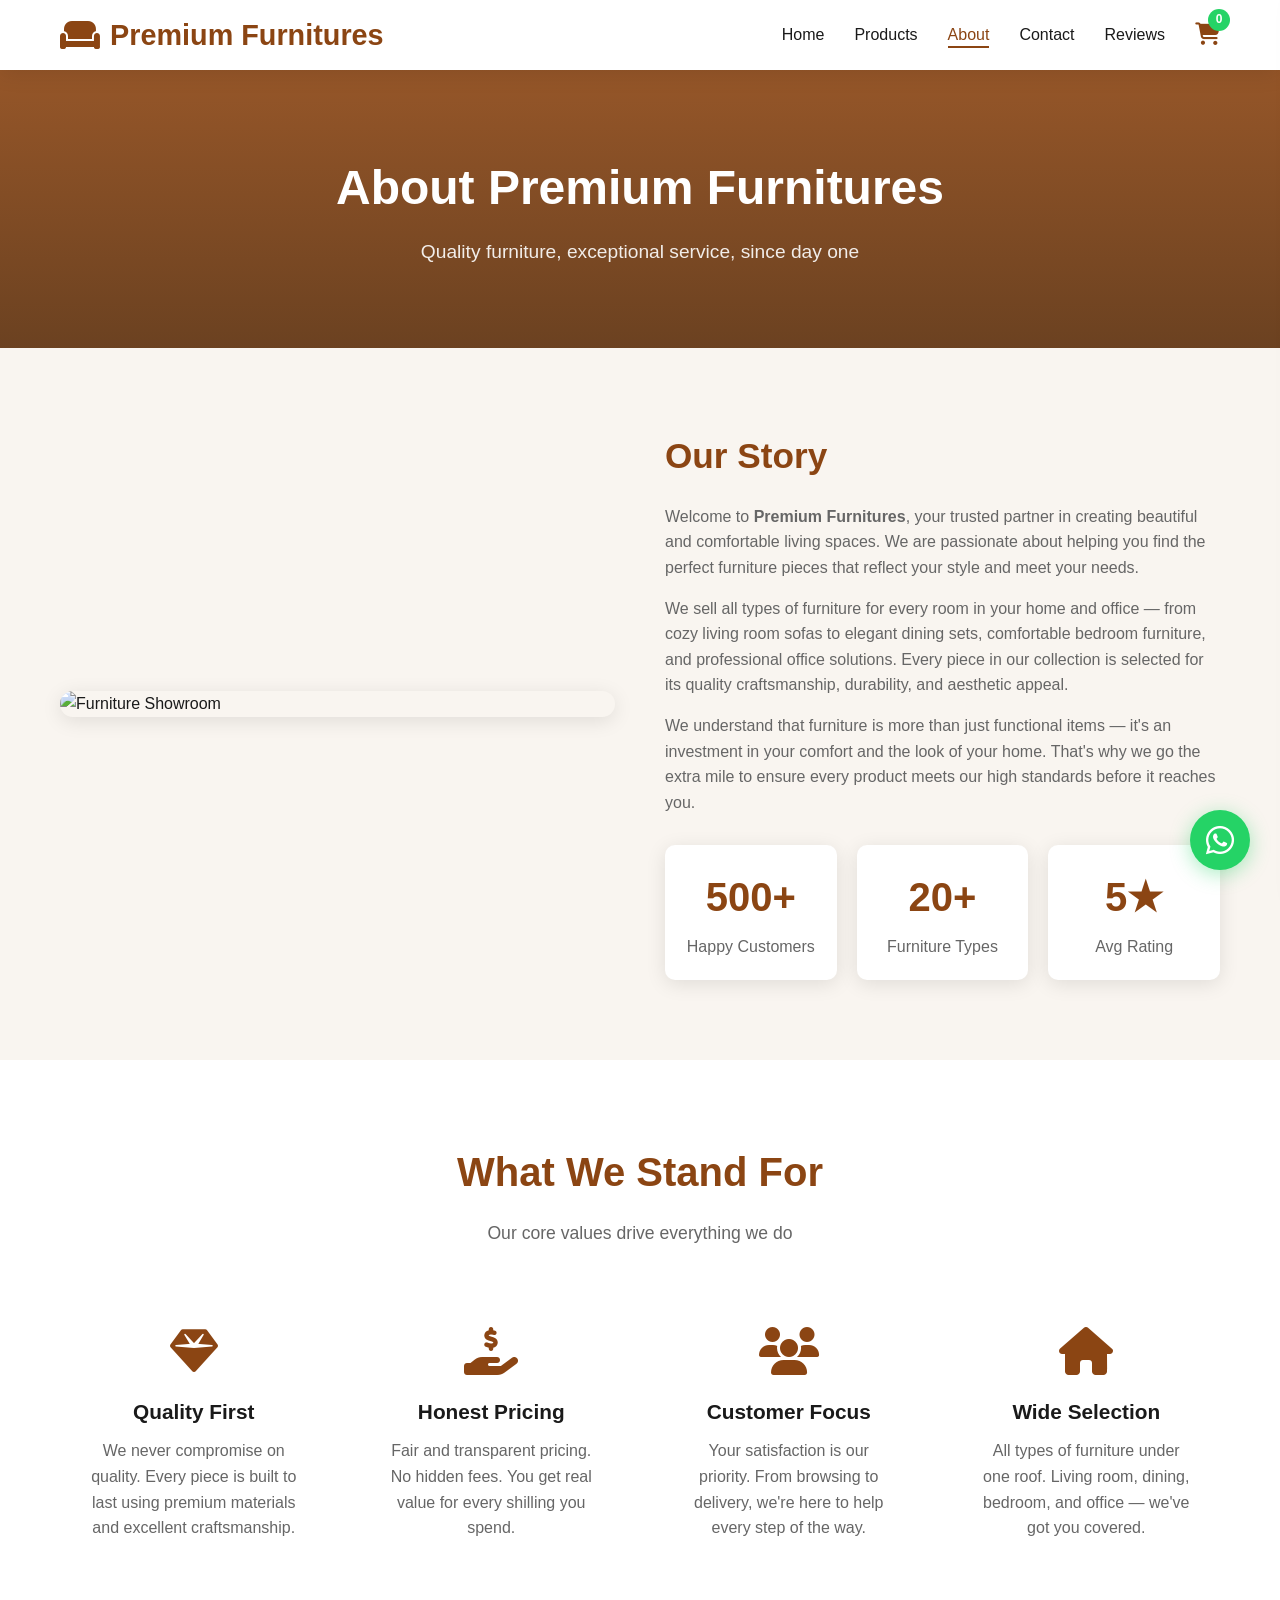
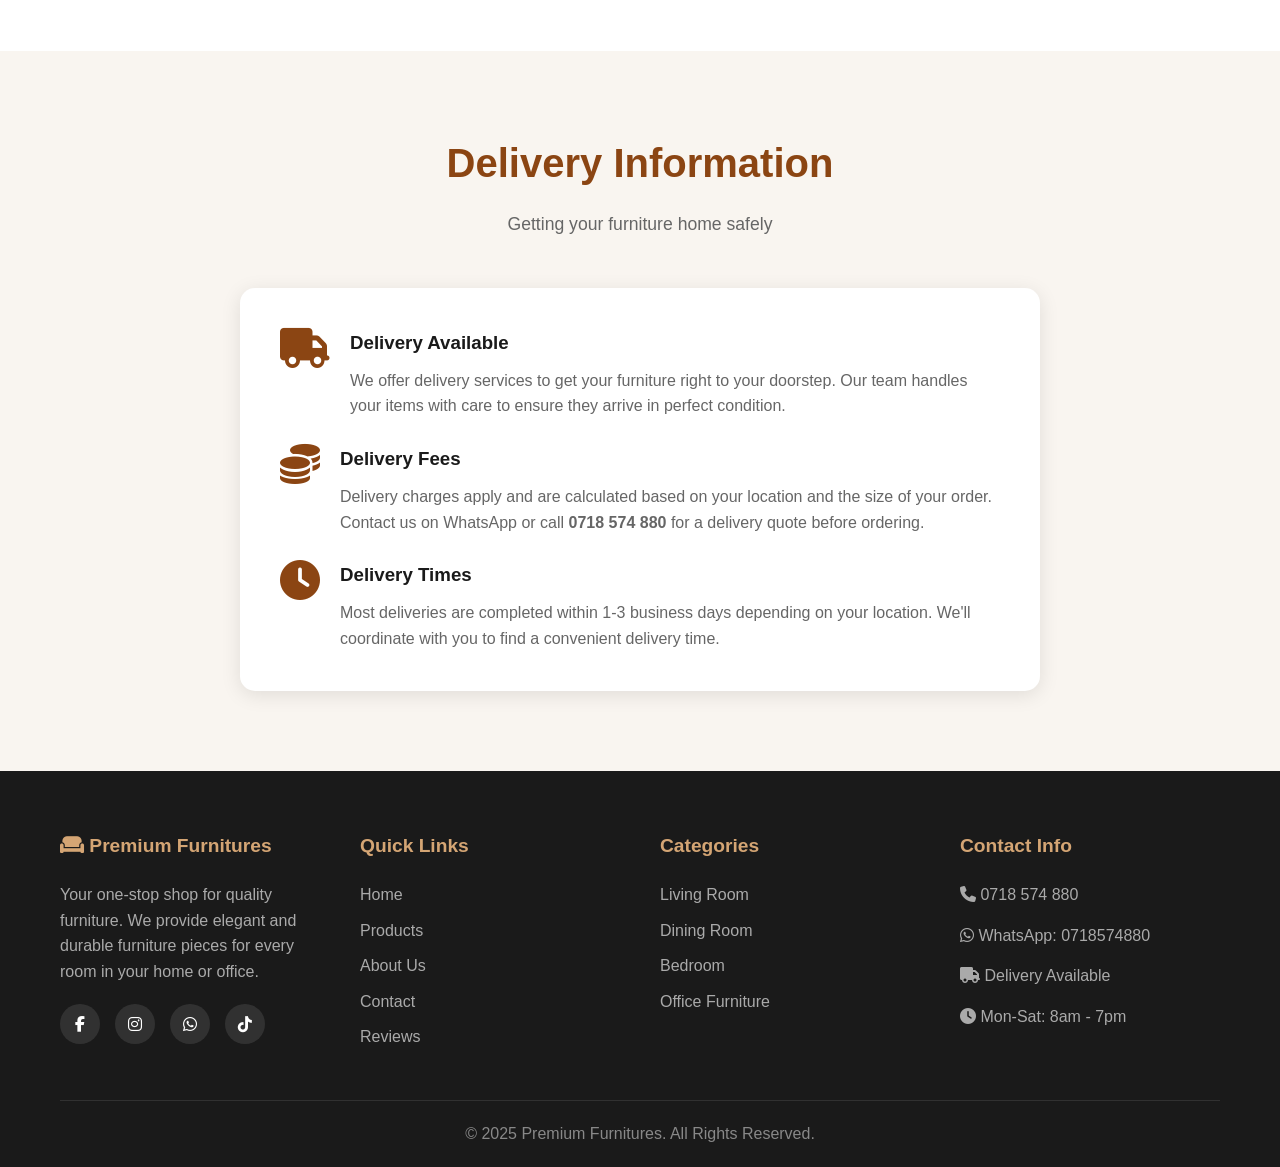
==== about.html @ 904276e6 "feat: build complete Premium Furnitures e-commerce website - 5 pages: Home, Products, About, Contact" ====
<!DOCTYPE html>
<html lang="en">
<head>
    <meta charset="UTF-8">
    <meta name="viewport" content="width=device-width, initial-scale=1.0">
    <title>About Us - Premium Furnitures</title>
    <link rel="stylesheet" href="styles.css">
    <link rel="stylesheet" href="https://cdnjs.cloudflare.com/ajax/libs/font-awesome/6.4.0/css/all.min.css">
</head>
<body>
    <!-- Navigation -->
    <nav class="navbar">
        <div class="nav-container">
            <a href="index.html" class="logo">
                <i class="fas fa-couch"></i>
                Premium Furnitures
            </a>
            <ul class="nav-links" id="navLinks">
                <li><a href="index.html">Home</a></li>
                <li><a href="products.html">Products</a></li>
                <li><a href="about.html" class="active">About</a></li>
                <li><a href="contact.html">Contact</a></li>
                <li><a href="reviews.html">Reviews</a></li>
                <li>
                    <div class="cart-icon" data-cart-toggle>
                        <i class="fas fa-shopping-cart"></i>
                        <span class="cart-count" id="cartCount">0</span>
                    </div>
                </li>
            </ul>
            <div class="mobile-toggle" id="mobileToggle">
                <i class="fas fa-bars"></i>
            </div>
        </div>
    </nav>

    <!-- Page Header -->
    <section class="page-header">
        <div class="container">
            <h1>About Premium Furnitures</h1>
            <p>Quality furniture, exceptional service, since day one</p>
        </div>
    </section>

    <!-- About Content -->
    <section class="section">
        <div class="container">
            <div class="about-content">
                <div class="about-image">
                    <img src="https://images.unsplash.com/photo-1556228453-efd6c1ff04f6?w=700" alt="Furniture Showroom">
                </div>
                <div class="about-text">
                    <h2>Our Story</h2>
                    <p>Welcome to <strong>Premium Furnitures</strong>, your trusted partner in creating beautiful and comfortable living spaces. We are passionate about helping you find the perfect furniture pieces that reflect your style and meet your needs.</p>
                    <p>We sell all types of furniture for every room in your home and office — from cozy living room sofas to elegant dining sets, comfortable bedroom furniture, and professional office solutions. Every piece in our collection is selected for its quality craftsmanship, durability, and aesthetic appeal.</p>
                    <p>We understand that furniture is more than just functional items — it's an investment in your comfort and the look of your home. That's why we go the extra mile to ensure every product meets our high standards before it reaches you.</p>
                    
                    <div class="stats">
                        <div class="stat-item">
                            <div class="stat-number">500+</div>
                            <div class="stat-label">Happy Customers</div>
                        </div>
                        <div class="stat-item">
                            <div class="stat-number">20+</div>
                            <div class="stat-label">Furniture Types</div>
                        </div>
                        <div class="stat-item">
                            <div class="stat-number">5★</div>
                            <div class="stat-label">Avg Rating</div>
                        </div>
                    </div>
                </div>
            </div>
        </div>
    </section>

    <!-- Our Values -->
    <section class="section" style="background: var(--white);">
        <div class="container">
            <div class="section-header">
                <h2>What We Stand For</h2>
                <p>Our core values drive everything we do</p>
            </div>
            <div class="features-grid">
                <div class="feature-card">
                    <i class="fas fa-gem"></i>
                    <h3>Quality First</h3>
                    <p>We never compromise on quality. Every piece is built to last using premium materials and excellent craftsmanship.</p>
                </div>
                <div class="feature-card">
                    <i class="fas fa-hand-holding-usd"></i>
                    <h3>Honest Pricing</h3>
                    <p>Fair and transparent pricing. No hidden fees. You get real value for every shilling you spend.</p>
                </div>
                <div class="feature-card">
                    <i class="fas fa-users"></i>
                    <h3>Customer Focus</h3>
                    <p>Your satisfaction is our priority. From browsing to delivery, we're here to help every step of the way.</p>
                </div>
                <div class="feature-card">
                    <i class="fas fa-home"></i>
                    <h3>Wide Selection</h3>
                    <p>All types of furniture under one roof. Living room, dining, bedroom, and office — we've got you covered.</p>
                </div>
            </div>
        </div>
    </section>

    <!-- Delivery Info -->
    <section class="section">
        <div class="container">
            <div class="section-header">
                <h2>Delivery Information</h2>
                <p>Getting your furniture home safely</p>
            </div>
            <div style="max-width: 800px; margin: 0 auto; background: var(--white); padding: 40px; border-radius: 15px; box-shadow: var(--shadow);">
                <div style="display: flex; gap: 20px; margin-bottom: 25px; align-items: flex-start;">
                    <i class="fas fa-truck" style="font-size: 2.5rem; color: var(--primary);"></i>
                    <div>
                        <h3 style="margin-bottom: 10px;">Delivery Available</h3>
                        <p style="color: var(--gray);">We offer delivery services to get your furniture right to your doorstep. Our team handles your items with care to ensure they arrive in perfect condition.</p>
                    </div>
                </div>
                <div style="display: flex; gap: 20px; margin-bottom: 25px; align-items: flex-start;">
                    <i class="fas fa-coins" style="font-size: 2.5rem; color: var(--primary);"></i>
                    <div>
                        <h3 style="margin-bottom: 10px;">Delivery Fees</h3>
                        <p style="color: var(--gray);">Delivery charges apply and are calculated based on your location and the size of your order. Contact us on WhatsApp or call <strong>0718 574 880</strong> for a delivery quote before ordering.</p>
                    </div>
                </div>
                <div style="display: flex; gap: 20px; align-items: flex-start;">
                    <i class="fas fa-clock" style="font-size: 2.5rem; color: var(--primary);"></i>
                    <div>
                        <h3 style="margin-bottom: 10px;">Delivery Times</h3>
                        <p style="color: var(--gray);">Most deliveries are completed within 1-3 business days depending on your location. We'll coordinate with you to find a convenient delivery time.</p>
                    </div>
                </div>
            </div>
        </div>
    </section>

    <!-- Footer -->
    <footer class="footer">
        <div class="container">
            <div class="footer-grid">
                <div class="footer-col">
                    <h4><i class="fas fa-couch"></i> Premium Furnitures</h4>
                    <p>Your one-stop shop for quality furniture. We provide elegant and durable furniture pieces for every room in your home or office.</p>
                    <div class="footer-social">
                        <a href="#"><i class="fab fa-facebook-f"></i></a>
                        <a href="#"><i class="fab fa-instagram"></i></a>
                        <a href="https://wa.me/254718574880"><i class="fab fa-whatsapp"></i></a>
                        <a href="#"><i class="fab fa-tiktok"></i></a>
                    </div>
                </div>
                <div class="footer-col">
                    <h4>Quick Links</h4>
                    <ul class="footer-links">
                        <li><a href="index.html">Home</a></li>
                        <li><a href="products.html">Products</a></li>
                        <li><a href="about.html">About Us</a></li>
                        <li><a href="contact.html">Contact</a></li>
                        <li><a href="reviews.html">Reviews</a></li>
                    </ul>
                </div>
                <div class="footer-col">
                    <h4>Categories</h4>
                    <ul class="footer-links">
                        <li><a href="products.html">Living Room</a></li>
                        <li><a href="products.html">Dining Room</a></li>
                        <li><a href="products.html">Bedroom</a></li>
                        <li><a href="products.html">Office Furniture</a></li>
                    </ul>
                </div>
                <div class="footer-col">
                    <h4>Contact Info</h4>
                    <p><i class="fas fa-phone"></i> 0718 574 880</p>
                    <p><i class="fab fa-whatsapp"></i> WhatsApp: 0718574880</p>
                    <p><i class="fas fa-truck"></i> Delivery Available</p>
                    <p><i class="fas fa-clock"></i> Mon-Sat: 8am - 7pm</p>
                </div>
            </div>
            <div class="footer-bottom">
                <p>&copy; 2025 Premium Furnitures. All Rights Reserved.</p>
            </div>
        </div>
    </footer>

    <!-- Cart Sidebar -->
    <div class="cart-overlay" id="cartOverlay"></div>
    <div class="cart-sidebar" id="cartSidebar">
        <div class="cart-header">
            <h3><i class="fas fa-shopping-cart"></i> Your Cart</h3>
            <button class="cart-close"><i class="fas fa-times"></i></button>
        </div>
        <div class="cart-items" id="cartItems"></div>
        <div class="cart-footer">
            <div class="cart-total">
                <span>Total:</span>
                <span id="cartTotal">KSh 0</span>
            </div>
            <button class="btn btn-whatsapp" style="width: 100%; justify-content: center;" onclick="checkoutWhatsApp()">
                <i class="fab fa-whatsapp"></i> Order via WhatsApp
            </button>
        </div>
    </div>

    <!-- WhatsApp Float -->
    <a href="https://wa.me/254718574880" target="_blank" class="whatsapp-float">
        <i class="fab fa-whatsapp"></i>
    </a>

    <script src="script.js"></script>
</body>
</html>
---- styles.css ----
/* ===== RESET & BASE STYLES ===== */
* {
    margin: 0;
    padding: 0;
    box-sizing: border-box;
}

:root {
    --primary: #8B4513;
    --primary-dark: #5C2E0A;
    --secondary: #D4A574;
    --accent: #25D366;
    --dark: #1a1a1a;
    --light: #f9f5f0;
    --white: #ffffff;
    --gray: #666;
    --light-gray: #eee;
    --shadow: 0 4px 20px rgba(0,0,0,0.1);
    --shadow-hover: 0 8px 30px rgba(0,0,0,0.15);
    --transition: all 0.3s ease;
}

body {
    font-family: 'Segoe UI', Tahoma, Geneva, Verdana, sans-serif;
    line-height: 1.6;
    color: var(--dark);
    background-color: var(--light);
}

a {
    text-decoration: none;
    color: inherit;
}

img {
    max-width: 100%;
    display: block;
}

.container {
    max-width: 1200px;
    margin: 0 auto;
    padding: 0 20px;
}

/* ===== NAVIGATION ===== */
.navbar {
    background: var(--white);
    box-shadow: var(--shadow);
    position: sticky;
    top: 0;
    z-index: 1000;
}

.nav-container {
    max-width: 1200px;
    margin: 0 auto;
    padding: 0 20px;
    display: flex;
    justify-content: space-between;
    align-items: center;
    height: 70px;
}

.logo {
    font-size: 1.8rem;
    font-weight: bold;
    color: var(--primary);
    display: flex;
    align-items: center;
    gap: 10px;
}

.logo i {
    font-size: 2rem;
}

.nav-links {
    display: flex;
    list-style: none;
    gap: 30px;
    align-items: center;
}

.nav-links a {
    font-weight: 500;
    transition: var(--transition);
    position: relative;
    padding: 5px 0;
}

.nav-links a:hover,
.nav-links a.active {
    color: var(--primary);
}

.nav-links a::after {
    content: '';
    position: absolute;
    bottom: 0;
    left: 0;
    width: 0;
    height: 2px;
    background: var(--primary);
    transition: var(--transition);
}

.nav-links a:hover::after,
.nav-links a.active::after {
    width: 100%;
}

.cart-icon {
    position: relative;
    cursor: pointer;
    font-size: 1.4rem;
    color: var(--primary);
}

.cart-count {
    position: absolute;
    top: -8px;
    right: -10px;
    background: var(--accent);
    color: white;
    border-radius: 50%;
    width: 22px;
    height: 22px;
    display: flex;
    align-items: center;
    justify-content: center;
    font-size: 0.75rem;
    font-weight: bold;
}

.mobile-toggle {
    display: none;
    font-size: 1.5rem;
    cursor: pointer;
    color: var(--primary);
}

/* ===== HERO SECTION ===== */
.hero {
    background: linear-gradient(rgba(0,0,0,0.5), rgba(0,0,0,0.5)), url('https://images.unsplash.com/photo-1555041469-a586c61ea9bc?w=1600') center/cover;
    height: 80vh;
    display: flex;
    align-items: center;
    justify-content: center;
    text-align: center;
    color: var(--white);
}

.hero-content h1 {
    font-size: 3.5rem;
    margin-bottom: 20px;
    animation: fadeInUp 1s ease;
}

.hero-content p {
    font-size: 1.3rem;
    margin-bottom: 30px;
    animation: fadeInUp 1s ease 0.2s both;
}

.hero-buttons {
    display: flex;
    gap: 20px;
    justify-content: center;
    flex-wrap: wrap;
    animation: fadeInUp 1s ease 0.4s both;
}

@keyframes fadeInUp {
    from {
        opacity: 0;
        transform: translateY(30px);
    }
    to {
        opacity: 1;
        transform: translateY(0);
    }
}

.btn {
    padding: 12px 30px;
    border-radius: 50px;
    font-weight: 600;
    cursor: pointer;
    transition: var(--transition);
    border: none;
    font-size: 1rem;
    display: inline-flex;
    align-items: center;
    gap: 8px;
}

.btn-primary {
    background: var(--primary);
    color: var(--white);
}

.btn-primary:hover {
    background: var(--primary-dark);
    transform: translateY(-2px);
}

.btn-whatsapp {
    background: var(--accent);
    color: var(--white);
}

.btn-whatsapp:hover {
    background: #1fb854;
    transform: translateY(-2px);
}

.btn-outline {
    background: transparent;
    border: 2px solid var(--white);
    color: var(--white);
}

.btn-outline:hover {
    background: var(--white);
    color: var(--dark);
}

/* ===== SECTION STYLES ===== */
.section {
    padding: 80px 0;
}

.section-header {
    text-align: center;
    margin-bottom: 50px;
}

.section-header h2 {
    font-size: 2.5rem;
    color: var(--primary);
    margin-bottom: 15px;
}

.section-header p {
    color: var(--gray);
    font-size: 1.1rem;
    max-width: 600px;
    margin: 0 auto;
}

/* ===== FEATURES SECTION ===== */
.features {
    background: var(--white);
}

.features-grid {
    display: grid;
    grid-template-columns: repeat(auto-fit, minmax(250px, 1fr));
    gap: 30px;
}

.feature-card {
    text-align: center;
    padding: 30px;
    border-radius: 15px;
    transition: var(--transition);
}

.feature-card:hover {
    transform: translateY(-10px);
    box-shadow: var(--shadow-hover);
}

.feature-card i {
    font-size: 3rem;
    color: var(--primary);
    margin-bottom: 20px;
}

.feature-card h3 {
    font-size: 1.3rem;
    margin-bottom: 10px;
}

.feature-card p {
    color: var(--gray);
}

/* ===== CATEGORIES ===== */
.categories-grid {
    display: grid;
    grid-template-columns: repeat(auto-fit, minmax(280px, 1fr));
    gap: 25px;
}

.category-card {
    position: relative;
    border-radius: 15px;
    overflow: hidden;
    height: 300px;
    cursor: pointer;
    box-shadow: var(--shadow);
}

.category-card img {
    width: 100%;
    height: 100%;
    object-fit: cover;
    transition: var(--transition);
}

.category-card:hover img {
    transform: scale(1.1);
}

.category-overlay {
    position: absolute;
    bottom: 0;
    left: 0;
    right: 0;
    background: linear-gradient(transparent, rgba(0,0,0,0.8));
    padding: 30px 20px 20px;
    color: var(--white);
}

.category-overlay h3 {
    font-size: 1.5rem;
    margin-bottom: 5px;
}

/* ===== PRODUCTS GRID ===== */
.products-grid {
    display: grid;
    grid-template-columns: repeat(auto-fill, minmax(270px, 1fr));
    gap: 30px;
}

.product-card {
    background: var(--white);
    border-radius: 15px;
    overflow: hidden;
    box-shadow: var(--shadow);
    transition: var(--transition);
}

.product-card:hover {
    transform: translateY(-8px);
    box-shadow: var(--shadow-hover);
}

.product-image {
    height: 220px;
    overflow: hidden;
    position: relative;
}

.product-image img {
    width: 100%;
    height: 100%;
    object-fit: cover;
    transition: var(--transition);
}

.product-card:hover .product-image img {
    transform: scale(1.08);
}

.product-badge {
    position: absolute;
    top: 10px;
    left: 10px;
    background: var(--primary);
    color: white;
    padding: 4px 12px;
    border-radius: 20px;
    font-size: 0.8rem;
    font-weight: 600;
}

.product-info {
    padding: 20px;
}

.product-info h3 {
    font-size: 1.2rem;
    margin-bottom: 8px;
    color: var(--dark);
}

.product-category {
    color: var(--gray);
    font-size: 0.9rem;
    margin-bottom: 10px;
}

.product-price {
    font-size: 1.4rem;
    font-weight: bold;
    color: var(--primary);
    margin-bottom: 15px;
}

.product-actions {
    display: flex;
    gap: 10px;
}

.btn-cart, .btn-order {
    flex: 1;
    padding: 10px;
    border: none;
    border-radius: 8px;
    cursor: pointer;
    font-weight: 600;
    transition: var(--transition);
    display: flex;
    align-items: center;
    justify-content: center;
    gap: 6px;
    font-size: 0.9rem;
}

.btn-cart {
    background: var(--light-gray);
    color: var(--dark);
}

.btn-cart:hover {
    background: var(--primary);
    color: var(--white);
}

.btn-order {
    background: var(--accent);
    color: var(--white);
}

.btn-order:hover {
    background: #1fb854;
}

/* ===== PAGE HEADER ===== */
.page-header {
    background: linear-gradient(rgba(139,69,19,0.9), rgba(92,46,10,0.9)), url('https://images.unsplash.com/photo-1556228453-efd6c1ff04f6?w=1600') center/cover;
    padding: 80px 0;
    text-align: center;
    color: var(--white);
}

.page-header h1 {
    font-size: 3rem;
    margin-bottom: 10px;
}

.page-header p {
    font-size: 1.2rem;
    opacity: 0.9;
}

/* ===== FILTERS ===== */
.filters {
    display: flex;
    justify-content: center;
    gap: 15px;
    margin-bottom: 40px;
    flex-wrap: wrap;
}

.filter-btn {
    padding: 8px 20px;
    border: 2px solid var(--primary);
    background: transparent;
    color: var(--primary);
    border-radius: 30px;
    cursor: pointer;
    font-weight: 500;
    transition: var(--transition);
}

.filter-btn.active,
.filter-btn:hover {
    background: var(--primary);
    color: var(--white);
}

/* ===== ABOUT PAGE ===== */
.about-content {
    display: grid;
    grid-template-columns: 1fr 1fr;
    gap: 50px;
    align-items: center;
}

.about-image img {
    border-radius: 15px;
    box-shadow: var(--shadow);
}

.about-text h2 {
    font-size: 2.2rem;
    color: var(--primary);
    margin-bottom: 20px;
}

.about-text p {
    margin-bottom: 15px;
    color: var(--gray);
}

.stats {
    display: grid;
    grid-template-columns: repeat(3, 1fr);
    gap: 20px;
    margin-top: 30px;
}

.stat-item {
    text-align: center;
    padding: 20px;
    background: var(--white);
    border-radius: 10px;
    box-shadow: var(--shadow);
}

.stat-number {
    font-size: 2.5rem;
    font-weight: bold;
    color: var(--primary);
}

.stat-label {
    color: var(--gray);
    margin-top: 5px;
}

/* ===== CONTACT PAGE ===== */
.contact-grid {
    display: grid;
    grid-template-columns: 1fr 1fr;
    gap: 50px;
}

.contact-info h3,
.contact-form h3 {
    font-size: 1.8rem;
    color: var(--primary);
    margin-bottom: 25px;
}

.contact-item {
    display: flex;
    align-items: flex-start;
    gap: 15px;
    margin-bottom: 25px;
}

.contact-item i {
    font-size: 1.5rem;
    color: var(--primary);
    width: 50px;
    height: 50px;
    background: var(--white);
    border-radius: 50%;
    display: flex;
    align-items: center;
    justify-content: center;
    box-shadow: var(--shadow);
    flex-shrink: 0;
}

.contact-item h4 {
    margin-bottom: 5px;
}

.contact-item p {
    color: var(--gray);
}

.form-group {
    margin-bottom: 20px;
}

.form-group label {
    display: block;
    margin-bottom: 8px;
    font-weight: 500;
}

.form-group input,
.form-group textarea {
    width: 100%;
    padding: 12px 15px;
    border: 2px solid var(--light-gray);
    border-radius: 10px;
    font-size: 1rem;
    transition: var(--transition);
    font-family: inherit;
}

.form-group input:focus,
.form-group textarea:focus {
    outline: none;
    border-color: var(--primary);
}

.form-group textarea {
    height: 150px;
    resize: vertical;
}

/* ===== REVIEWS PAGE ===== */
.reviews-summary {
    text-align: center;
    background: var(--white);
    padding: 40px;
    border-radius: 15px;
    margin-bottom: 40px;
    box-shadow: var(--shadow);
}

.average-rating {
    font-size: 4rem;
    font-weight: bold;
    color: var(--primary);
}

.stars {
    color: #FFD700;
    font-size: 1.5rem;
    margin: 10px 0;
}

.reviews-count {
    color: var(--gray);
}

.reviews-grid {
    display: grid;
    grid-template-columns: repeat(auto-fill, minmax(350px, 1fr));
    gap: 25px;
}

.review-card {
    background: var(--white);
    padding: 25px;
    border-radius: 15px;
    box-shadow: var(--shadow);
    transition: var(--transition);
}

.review-card:hover {
    transform: translateY(-5px);
    box-shadow: var(--shadow-hover);
}

.review-header {
    display: flex;
    align-items: center;
    gap: 15px;
    margin-bottom: 15px;
}

.review-avatar {
    width: 50px;
    height: 50px;
    border-radius: 50%;
    background: var(--primary);
    color: white;
    display: flex;
    align-items: center;
    justify-content: center;
    font-weight: bold;
    font-size: 1.2rem;
}

.review-name {
    font-weight: 600;
}

.review-date {
    color: var(--gray);
    font-size: 0.9rem;
}

.review-stars {
    color: #FFD700;
    margin-bottom: 10px;
}

.review-text {
    color: #444;
    line-height: 1.7;
}

.review-product {
    display: inline-block;
    background: var(--light);
    padding: 4px 12px;
    border-radius: 15px;
    font-size: 0.85rem;
    color: var(--primary);
    margin-top: 10px;
}

/* ===== CART SIDEBAR ===== */
.cart-sidebar {
    position: fixed;
    top: 0;
    right: -400px;
    width: 380px;
    max-width: 100%;
    height: 100vh;
    background: var(--white);
    box-shadow: -5px 0 20px rgba(0,0,0,0.1);
    z-index: 2000;
    transition: var(--transition);
    display: flex;
    flex-direction: column;
}

.cart-sidebar.open {
    right: 0;
}

.cart-overlay {
    position: fixed;
    top: 0;
    left: 0;
    width: 100%;
    height: 100%;
    background: rgba(0,0,0,0.5);
    z-index: 1999;
    opacity: 0;
    visibility: hidden;
    transition: var(--transition);
}

.cart-overlay.open {
    opacity: 1;
    visibility: visible;
}

.cart-header {
    padding: 20px;
    border-bottom: 1px solid var(--light-gray);
    display: flex;
    justify-content: space-between;
    align-items: center;
}

.cart-header h3 {
    font-size: 1.3rem;
    color: var(--primary);
}

.cart-close {
    background: none;
    border: none;
    font-size: 1.5rem;
    cursor: pointer;
    color: var(--gray);
}

.cart-items {
    flex: 1;
    overflow-y: auto;
    padding: 20px;
}

.cart-item {
    display: flex;
    gap: 15px;
    padding: 15px 0;
    border-bottom: 1px solid var(--light-gray);
}

.cart-item-image {
    width: 80px;
    height: 80px;
    border-radius: 10px;
    object-fit: cover;
}

.cart-item-info {
    flex: 1;
}

.cart-item-name {
    font-weight: 600;
    margin-bottom: 5px;
}

.cart-item-price {
    color: var(--primary);
    font-weight: bold;
}

.cart-item-quantity {
    display: flex;
    align-items: center;
    gap: 10px;
    margin-top: 8px;
}

.qty-btn {
    width: 28px;
    height: 28px;
    border: 1px solid var(--light-gray);
    background: white;
    border-radius: 50%;
    cursor: pointer;
    display: flex;
    align-items: center;
    justify-content: center;
}

.qty-btn:hover {
    background: var(--primary);
    color: white;
}

.cart-item-remove {
    background: none;
    border: none;
    color: #e74c3c;
    cursor: pointer;
    font-size: 1.2rem;
}

.cart-footer {
    padding: 20px;
    border-top: 1px solid var(--light-gray);
}

.cart-total {
    display: flex;
    justify-content: space-between;
    font-size: 1.3rem;
    font-weight: bold;
    margin-bottom: 15px;
}

.cart-empty {
    text-align: center;
    padding: 40px 20px;
    color: var(--gray);
}

.cart-empty i {
    font-size: 4rem;
    margin-bottom: 20px;
    opacity: 0.3;
}

/* ===== FOOTER ===== */
.footer {
    background: var(--dark);
    color: var(--white);
    padding: 60px 0 20px;
}

.footer-grid {
    display: grid;
    grid-template-columns: repeat(auto-fit, minmax(250px, 1fr));
    gap: 40px;
    margin-bottom: 40px;
}

.footer-col h4 {
    font-size: 1.2rem;
    margin-bottom: 20px;
    color: var(--secondary);
}

.footer-col p {
    color: #aaa;
    margin-bottom: 15px;
}

.footer-links {
    list-style: none;
}

.footer-links li {
    margin-bottom: 10px;
}

.footer-links a {
    color: #aaa;
    transition: var(--transition);
}

.footer-links a:hover {
    color: var(--secondary);
    padding-left: 5px;
}

.footer-social {
    display: flex;
    gap: 15px;
    margin-top: 20px;
}

.footer-social a {
    width: 40px;
    height: 40px;
    background: rgba(255,255,255,0.1);
    border-radius: 50%;
    display: flex;
    align-items: center;
    justify-content: center;
    transition: var(--transition);
}

.footer-social a:hover {
    background: var(--primary);
    transform: translateY(-3px);
}

.footer-bottom {
    text-align: center;
    padding-top: 20px;
    border-top: 1px solid rgba(255,255,255,0.1);
    color: #888;
}

/* ===== WHATSAPP FLOAT BUTTON ===== */
.whatsapp-float {
    position: fixed;
    bottom: 30px;
    right: 30px;
    width: 60px;
    height: 60px;
    background: var(--accent);
    color: white;
    border-radius: 50%;
    display: flex;
    align-items: center;
    justify-content: center;
    font-size: 2rem;
    box-shadow: 0 4px 20px rgba(37,211,102,0.4);
    z-index: 999;
    transition: var(--transition);
    animation: pulse 2s infinite;
}

.whatsapp-float:hover {
    transform: scale(1.1);
}

@keyframes pulse {
    0% { box-shadow: 0 0 0 0 rgba(37,211,102,0.7); }
    70% { box-shadow: 0 0 0 15px rgba(37,211,102,0); }
    100% { box-shadow: 0 0 0 0 rgba(37,211,102,0); }
}

/* ===== TOAST NOTIFICATION ===== */
.toast {
    position: fixed;
    bottom: 100px;
    left: 50%;
    transform: translateX(-50%) translateY(100px);
    background: var(--dark);
    color: white;
    padding: 15px 25px;
    border-radius: 10px;
    z-index: 3000;
    opacity: 0;
    transition: var(--transition);
    display: flex;
    align-items: center;
    gap: 10px;
}

.toast.show {
    opacity: 1;
    transform: translateX(-50%) translateY(0);
}

/* ===== HIGH-CONVERSION ELEMENTS ===== */

/* Announcement Bar */
.announcement-bar {
    background: linear-gradient(90deg, var(--primary-dark), var(--primary), var(--primary-dark));
    color: var(--white);
    text-align: center;
    padding: 10px 20px;
    font-weight: 500;
    font-size: 0.95rem;
}

.announcement-bar i {
    margin-right: 8px;
    animation: ring 2s infinite;
}

@keyframes ring {
    0%, 100% { transform: rotate(0); }
    10%, 30% { transform: rotate(-15deg); }
    20%, 40% { transform: rotate(15deg); }
    50% { transform: rotate(0); }
}

/* Urgency/Hero Extras */
.hero-trust {
    display: flex;
    gap: 25px;
    justify-content: center;
    flex-wrap: wrap;
    margin-top: 25px;
    font-size: 0.95rem;
    opacity: 0.95;
    animation: fadeInUp 1s ease 0.6s both;
}

.hero-trust span {
    display: flex;
    align-items: center;
    gap: 8px;
}

.hero-trust i {
    color: var(--accent);
}

/* Trust Badges Strip */
.trust-strip {
    background: var(--white);
    padding: 25px 0;
    border-bottom: 1px solid var(--light-gray);
}

.trust-strip-grid {
    display: grid;
    grid-template-columns: repeat(auto-fit, minmax(200px, 1fr));
    gap: 20px;
    text-align: center;
}

.trust-item {
    display: flex;
    flex-direction: column;
    align-items: center;
    gap: 8px;
}

.trust-item i {
    font-size: 2rem;
    color: var(--primary);
}

.trust-item strong {
    font-size: 0.95rem;
}

.trust-item span {
    font-size: 0.85rem;
    color: var(--gray);
}

/* Offer Banner */
.offer-banner {
    background: linear-gradient(135deg, #ff6b35, #f7931e);
    color: white;
    padding: 20px;
    border-radius: 15px;
    display: flex;
    justify-content: space-between;
    align-items: center;
    flex-wrap: wrap;
    gap: 20px;
    margin-bottom: 40px;
    box-shadow: var(--shadow);
}

.offer-banner-text h3 {
    font-size: 1.4rem;
    margin-bottom: 5px;
}

.offer-banner-text p {
    opacity: 0.95;
}

.countdown {
    display: flex;
    gap: 12px;
}

.countdown-box {
    background: rgba(255,255,255,0.2);
    padding: 10px 15px;
    border-radius: 10px;
    text-align: center;
    min-width: 60px;
    backdrop-filter: blur(10px);
}

.countdown-num {
    font-size: 1.5rem;
    font-weight: bold;
    display: block;
}

.countdown-label {
    font-size: 0.7rem;
    opacity: 0.9;
}

/* Products + Slideshow Layout */
.products-with-slideshow {
    display: grid;
    grid-template-columns: 1fr 340px;
    gap: 30px;
    align-items: start;
}

.mini-products-grid {
    display: grid;
    grid-template-columns: repeat(auto-fill, minmax(220px, 1fr));
    gap: 20px;
}

.mini-products-grid .product-card .product-image {
    height: 180px;
}

.mini-products-grid .product-card .product-info {
    padding: 15px;
}

.mini-products-grid .product-info h3 {
    font-size: 1.05rem;
}

.mini-products-grid .product-price {
    font-size: 1.2rem;
}

/* Slideshow Panel */
.slideshow-panel {
    background: var(--white);
    border-radius: 15px;
    box-shadow: var(--shadow);
    overflow: hidden;
    position: sticky;
    top: 90px;
}

.slideshow-header {
    background: linear-gradient(135deg, var(--primary), var(--primary-dark));
    color: white;
    padding: 15px 20px;
    display: flex;
    justify-content: space-between;
    align-items: center;
}

.slideshow-header h3 {
    font-size: 1.1rem;
    display: flex;
    align-items: center;
    gap: 8px;
}

.slideshow-badge {
    background: #ff4444;
    color: white;
    padding: 3px 10px;
    border-radius: 20px;
    font-size: 0.75rem;
    font-weight: bold;
    animation: pulse2 1.5s infinite;
}

@keyframes pulse2 {
    0%, 100% { opacity: 1; }
    50% { opacity: 0.6; }
}

.slideshow-container {
    position: relative;
    height: 320px;
    overflow: hidden;
}

.slide {
    position: absolute;
    top: 0;
    left: 0;
    width: 100%;
    height: 100%;
    opacity: 0;
    transition: opacity 0.6s ease;
    display: flex;
    flex-direction: column;
}

.slide.active {
    opacity: 1;
}

.slide-img {
    width: 100%;
    height: 200px;
    object-fit: cover;
}

.slide-info {
    padding: 15px;
    flex: 1;
}

.slide-name {
    font-weight: 600;
    font-size: 1rem;
    margin-bottom: 5px;
}

.slide-price {
    color: var(--primary);
    font-weight: bold;
    font-size: 1.15rem;
}

.slide-old-price {
    text-decoration: line-through;
    color: var(--gray);
    font-size: 0.85rem;
    font-weight: normal;
    margin-left: 8px;
}

.slide-dots {
    position: absolute;
    bottom: 80px;
    left: 50%;
    transform: translateX(-50%);
    display: flex;
    gap: 6px;
    z-index: 2;
}

.slide-dot {
    width: 8px;
    height: 8px;
    border-radius: 50%;
    background: rgba(255,255,255,0.5);
    cursor: pointer;
    transition: var(--transition);
}

.slide-dot.active {
    background: white;
    width: 24px;
    border-radius: 4px;
}

.slideshow-actions {
    padding: 0 15px 15px;
    display: flex;
    gap: 8px;
}

.slideshow-actions .btn {
    font-size: 0.85rem;
    padding: 10px;
    flex: 1;
}

.slideshow-progress {
    height: 3px;
    background: var(--light-gray);
    position: relative;
}

.slideshow-progress-bar {
    height: 100%;
    background: var(--primary);
    width: 0%;
    transition: width 0.1s linear;
}

/* Mini Testimonials */
.mini-testimonials {
    background: var(--white);
}

.mini-testis-grid {
    display: grid;
    grid-template-columns: repeat(auto-fit, minmax(280px, 1fr));
    gap: 25px;
}

.mini-testi {
    background: var(--light);
    padding: 25px;
    border-radius: 15px;
    position: relative;
}

.mini-testi-quote {
    font-size: 2.5rem;
    color: var(--secondary);
    position: absolute;
    top: 10px;
    left: 15px;
    opacity: 0.5;
    font-family: Georgia, serif;
    line-height: 1;
}

.mini-testi p {
    color: #444;
    font-style: italic;
    margin-bottom: 15px;
    padding-top: 20px;
}

.mini-testi-author {
    display: flex;
    align-items: center;
    gap: 12px;
}

.mini-testi-avatar {
    width: 40px;
    height: 40px;
    border-radius: 50%;
    background: var(--primary);
    color: white;
    display: flex;
    align-items: center;
    justify-content: center;
    font-weight: bold;
}

.mini-testi-name {
    font-weight: 600;
    font-size: 0.9rem;
}

.mini-testi-stars {
    color: #FFD700;
    font-size: 0.85rem;
}

/* Urgency Strip */
.urgency-strip {
    background: #fff8f0;
    border: 2px dashed var(--primary);
    border-radius: 15px;
    padding: 20px 30px;
    text-align: center;
    margin: 40px 0;
}

.urgency-strip i {
    color: #e74c3c;
    font-size: 1.5rem;
    margin-right: 10px;
}

.urgency-strip strong {
    color: var(--primary-dark);
    font-size: 1.1rem;
}

/* Guarantees Row */
.guarantees-row {
    display: grid;
    grid-template-columns: repeat(auto-fit, minmax(220px, 1fr));
    gap: 20px;
    margin-top: 40px;
}

.guarantee-item {
    display: flex;
    align-items: center;
    gap: 15px;
    padding: 20px;
    background: var(--white);
    border-radius: 12px;
    box-shadow: var(--shadow);
}

.guarantee-item i {
    font-size: 2rem;
    color: var(--primary);
    flex-shrink: 0;
}

.guarantee-item strong {
    display: block;
    margin-bottom: 3px;
}

.guarantee-item span {
    font-size: 0.85rem;
    color: var(--gray);
}

/* ===== RESPONSIVE ===== */
@media (max-width: 992px) {
    .products-with-slideshow {
        grid-template-columns: 1fr;
    }
    .slideshow-panel {
        position: static;
    }
    .slideshow-container {
        height: 400px;
    }
    .slide-img {
        height: 260px;
    }
}

@media (max-width: 768px) {
    .mobile-toggle {
        display: block;
    }

    .nav-links {
        position: fixed;
        top: 70px;
        left: 0;
        width: 100%;
        background: var(--white);
        flex-direction: column;
        padding: 20px;
        gap: 15px;
        box-shadow: var(--shadow);
        transform: translateY(-150%);
        transition: var(--transition);
    }

    .nav-links.open {
        transform: translateY(0);
    }

    .hero-content h1 {
        font-size: 2.2rem;
    }

    .hero-content p {
        font-size: 1rem;
    }

    .about-content,
    .contact-grid {
        grid-template-columns: 1fr;
    }

    .section-header h2 {
        font-size: 1.8rem;
    }

    .reviews-grid {
        grid-template-columns: 1fr;
    }

    .page-header h1 {
        font-size: 2rem;
    }

    .cart-sidebar {
        width: 100%;
        right: -100%;
    }

    .hero-trust {
        gap: 12px;
        font-size: 0.85rem;
    }

    .countdown-box {
        padding: 8px 10px;
        min-width: 50px;
    }

    .countdown-num {
        font-size: 1.2rem;
    }

    .offer-banner {
        justify-content: center;
        text-align: center;
    }

    .hero-content h1 {
        font-size: 2rem;
    }
}
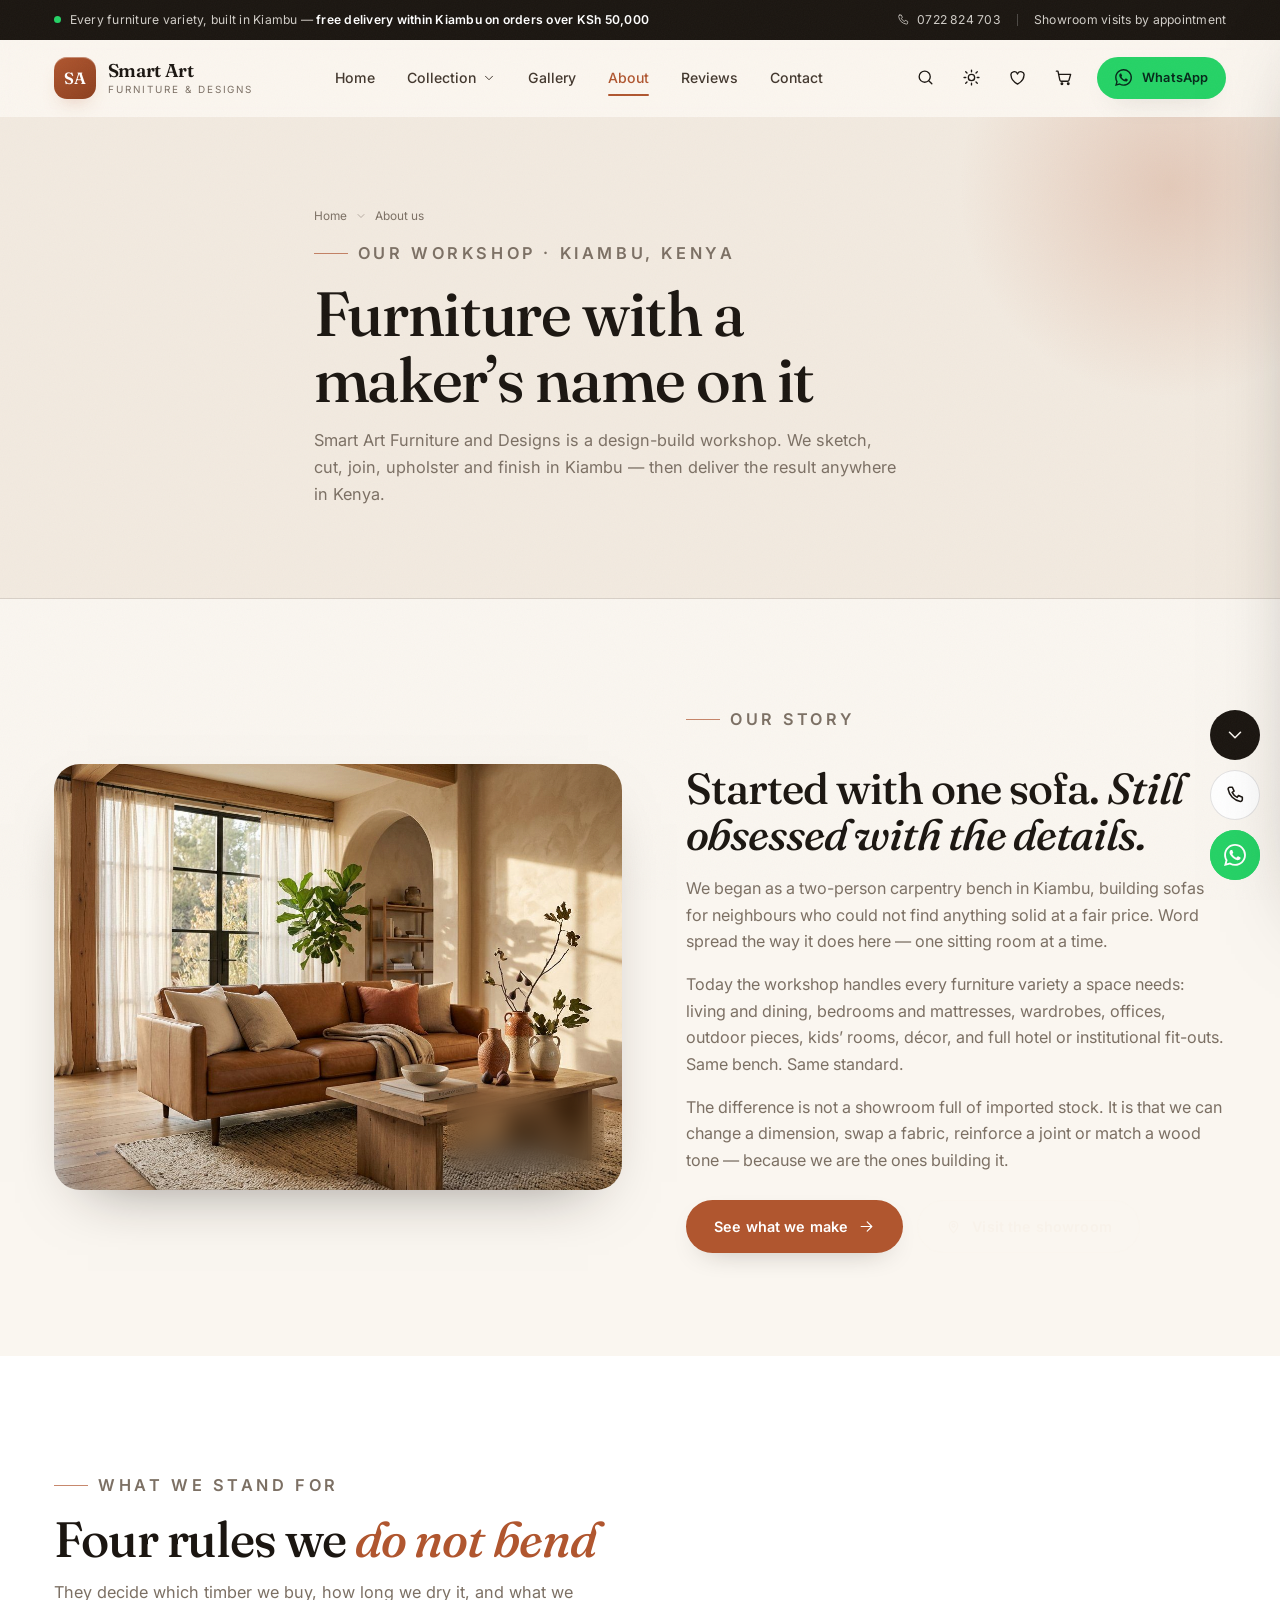
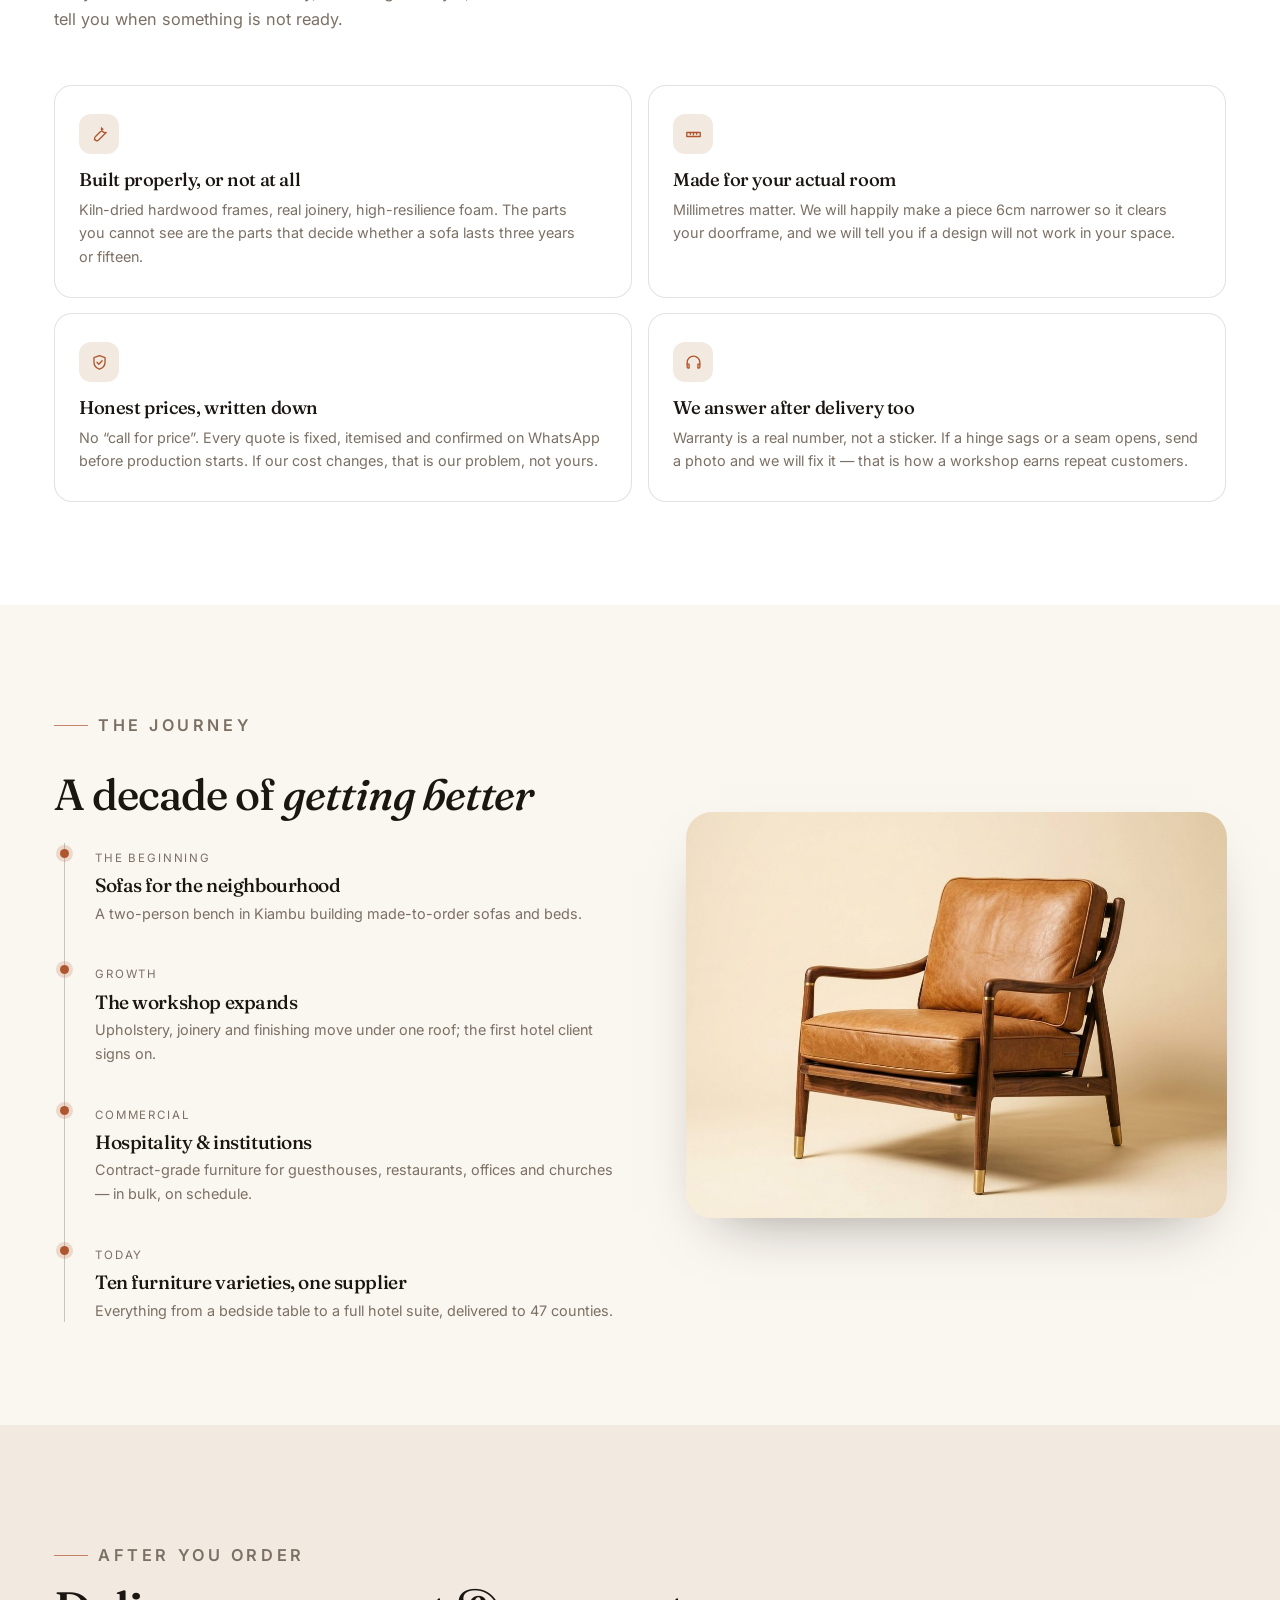
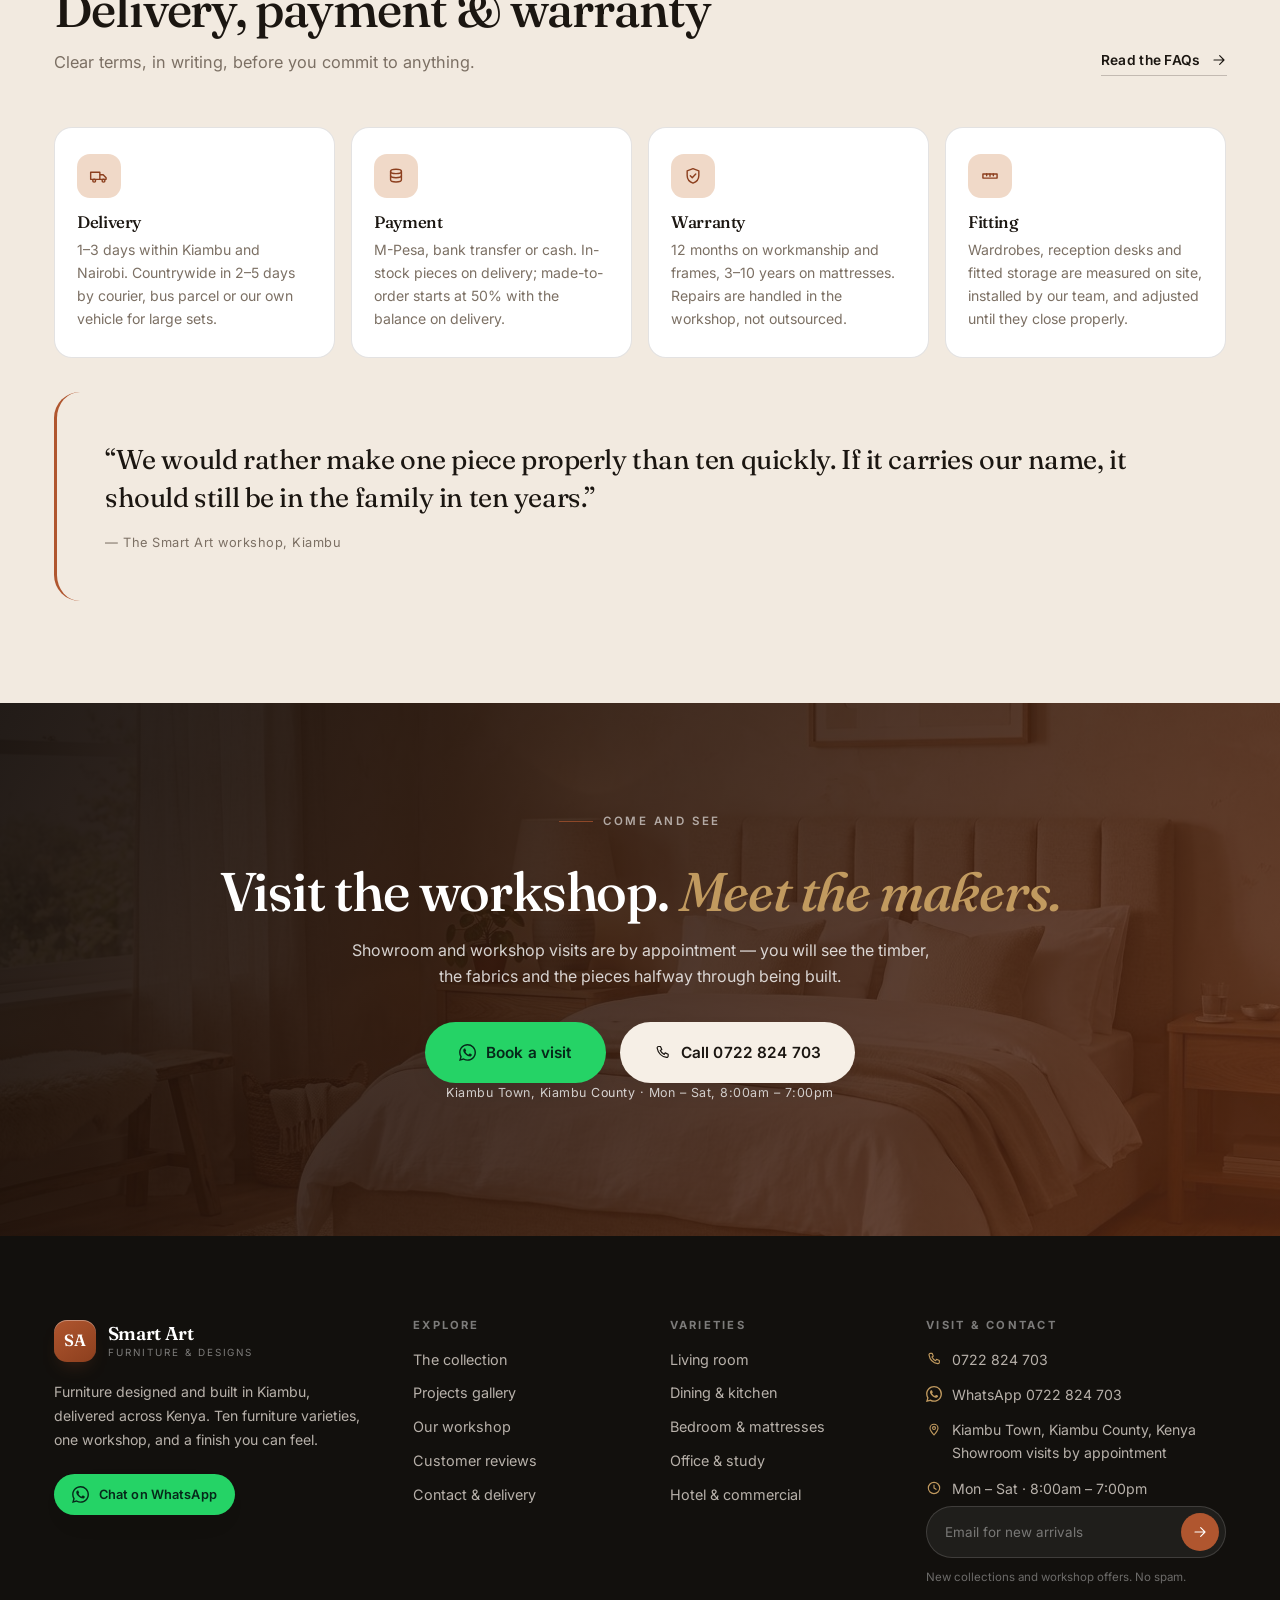
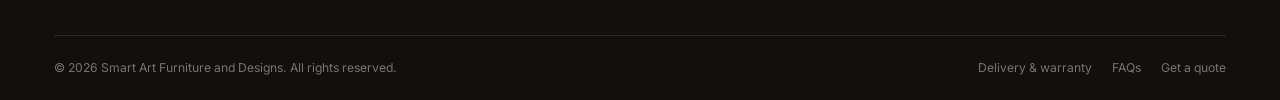
==== commit 342c19f7: "Rebuild site for Smart Art Furniture and Designs - Rebrand to Smart Art Furniture and Designs, conta" ====
--- a/about.html
+++ b/about.html
@@ -1,215 +1,538 @@
 <!DOCTYPE html>
-<html lang="en">
+<html lang="en" data-theme="light">
 <head>
-    <meta charset="UTF-8">
-    <meta name="viewport" content="width=device-width, initial-scale=1.0">
-    <title>About Us - Premium Furnitures</title>
-    <link rel="stylesheet" href="styles.css">
-    <link rel="stylesheet" href="https://cdnjs.cloudflare.com/ajax/libs/font-awesome/6.4.0/css/all.min.css">
+<meta charset="UTF-8">
+<meta name="viewport" content="width=device-width, initial-scale=1">
+<title>About Our Workshop | Smart Art Furniture and Designs</title>
+<meta name="description" content="We design, build and finish furniture in Kiambu: our story, our craft, our values, delivery, warranty and how to commission a bespoke piece.">
+<meta name="theme-color" content="#1b1611">
+<meta property="og:type" content="website">
+<meta property="og:title" content="About Our Workshop | Smart Art Furniture and Designs">
+<meta property="og:description" content="We design, build and finish furniture in Kiambu: our story, our craft, our values, delivery, warranty and how to commission a bespoke piece.">
+<meta property="og:image" content="assets/img/hero-living.jpg">
+<link rel="icon" href="assets/favicon.svg" type="image/svg+xml">
+<link rel="preconnect" href="https://fonts.googleapis.com">
+<link rel="preconnect" href="https://fonts.gstatic.com" crossorigin>
+<link href="https://fonts.googleapis.com/css2?family=Fraunces:ital,opsz,wght@0,9..144,300..700;1,9..144,300..700&family=Inter:wght@300..700&display=swap" rel="stylesheet">
+<link rel="stylesheet" href="assets/css/styles.css">
+<script>
+  (function () {
+    try {
+      var saved = localStorage.getItem('safd_theme');
+      if (saved) {
+        document.documentElement.setAttribute('data-theme', JSON.parse(saved));
+      } else if (window.matchMedia && window.matchMedia('(prefers-color-scheme: dark)').matches) {
+        document.documentElement.setAttribute('data-theme', 'dark');
+      }
+    } catch (e) {}
+  })();
+</script>
 </head>
 <body>
-    <!-- Navigation -->
-    <nav class="navbar">
-        <div class="nav-container">
-            <a href="index.html" class="logo">
-                <i class="fas fa-couch"></i>
-                Premium Furnitures
+
+<svg xmlns="http://www.w3.org/2000/svg" style="display:none" aria-hidden="true">
+  <symbol id="i-arrow" viewBox="0 0 24 24"><path d="M4.5 12h15M13 5.5l6.5 6.5-6.5 6.5"/></symbol>
+  <symbol id="i-arrow-up" viewBox="0 0 24 24"><path d="M7 17 17 7M8 7h9v9"/></symbol>
+  <symbol id="i-chevron" viewBox="0 0 24 24"><path d="m6 9 6 6 6-6"/></symbol>
+  <symbol id="i-chevron-left" viewBox="0 0 24 24"><path d="m14 6-6 6 6 6"/></symbol>
+  <symbol id="i-search" viewBox="0 0 24 24"><circle cx="11" cy="11" r="7"/><path d="M20 20l-3.6-3.6"/></symbol>
+  <symbol id="i-cart" viewBox="0 0 24 24"><path d="M3 4h2l2.4 11.2a2 2 0 0 0 2 1.55h7.6a2 2 0 0 0 2-1.55L21 8H6"/><circle cx="10" cy="20" r="1"/><circle cx="18" cy="20" r="1"/></symbol>
+  <symbol id="i-heart" viewBox="0 0 24 24"><path d="M12 20.4S4 15.6 4 10.2A4.2 4.2 0 0 1 12 7.6a4.2 4.2 0 0 1 8 2.6c0 5.4-8 10.2-8 10.2Z"/></symbol>
+  <symbol id="i-menu" viewBox="0 0 24 24"><path d="M4 7h16M4 12h16M4 17h16"/></symbol>
+  <symbol id="i-close" viewBox="0 0 24 24"><path d="M6 6l12 12M18 6 6 18"/></symbol>
+  <symbol id="i-sun" viewBox="0 0 24 24"><circle cx="12" cy="12" r="4"/><path d="M12 2.6v2.2M12 19.2v2.2M4.7 4.7l1.6 1.6M17.7 17.7l1.6 1.6M2.6 12h2.2M19.2 12h2.2M4.7 19.3l1.6-1.6M17.7 6.3l1.6-1.6"/></symbol>
+  <symbol id="i-moon" viewBox="0 0 24 24"><path d="M20.5 14.2A8.5 8.5 0 0 1 9.8 3.5 8.5 8.5 0 1 0 20.5 14.2Z"/></symbol>
+  <symbol id="i-star" viewBox="0 0 24 24"><path d="M12 3.5l2.7 5.5 6 .9-4.35 4.2 1 5.95L12 17.2 6.65 20.05l1-5.95L3.3 9.9l6-.9L12 3.5Z"/></symbol>
+  <symbol id="i-check" viewBox="0 0 24 24"><path d="M4.5 12.5l4.6 4.6L19.5 6.5"/></symbol>
+  <symbol id="i-truck" viewBox="0 0 24 24"><path d="M2 7.5h11V16H2zM13 10.5h4l3.5 3.5V16H13"/><circle cx="6.2" cy="17.6" r="1.7"/><circle cx="17.4" cy="17.6" r="1.7"/></symbol>
+  <symbol id="i-shield" viewBox="0 0 24 24"><path d="M12 3.2l7 2.6v5.6c0 4.3-3 7.7-7 9.1-4-1.4-7-4.8-7-9.1V5.8l7-2.6Z"/><path d="M8.8 11.8l2.3 2.3 4.2-4.4"/></symbol>
+  <symbol id="i-ruler" viewBox="0 0 24 24"><path d="M3.5 9.5h17v5h-17z"/><path d="M8 9.5v2.2M12 9.5v2.8M16 9.5v2.2"/></symbol>
+  <symbol id="i-coins" viewBox="0 0 24 24"><ellipse cx="12" cy="6.5" rx="6.5" ry="2.6"/><path d="M5.5 6.5v5c0 1.4 2.9 2.6 6.5 2.6s6.5-1.2 6.5-2.6v-5"/><path d="M5.5 11.5v5c0 1.4 2.9 2.6 6.5 2.6s6.5-1.2 6.5-2.6v-5"/></symbol>
+  <symbol id="i-headset" viewBox="0 0 24 24"><path d="M4 14v-2a8 8 0 0 1 16 0v2"/><path d="M4 14h2.4v5H5.2A1.2 1.2 0 0 1 4 17.8V14ZM20 14h-2.4v5h1.2A1.2 1.2 0 0 0 20 17.8V14Z"/></symbol>
+  <symbol id="i-pin" viewBox="0 0 24 24"><path d="M12 21c4-4.6 6-7.8 6-10.2a6 6 0 1 0-12 0C6 13.2 8 16.4 12 21Z"/><circle cx="12" cy="10.6" r="2.2"/></symbol>
+  <symbol id="i-clock" viewBox="0 0 24 24"><circle cx="12" cy="12" r="8.5"/><path d="M12 7.5V12l3 2"/></symbol>
+  <symbol id="i-phone" viewBox="0 0 24 24"><path d="M6.5 3.5h2.6l1.9 4.2-2.1 1.4a11.5 11.5 0 0 0 5.5 5.5l1.4-2.1 4.2 1.9v2.6a2 2 0 0 1-2.2 2A16.2 16.2 0 0 1 4.5 5.7a2 2 0 0 1 2-2.2Z"/></symbol>
+  <symbol id="i-whatsapp" viewBox="0 0 24 24"><path fill="currentColor" stroke="none" d="M17.47 14.38c-.3-.15-1.76-.87-2.03-.97-.27-.1-.47-.15-.67.15-.2.3-.77.97-.94 1.16-.17.2-.35.22-.64.08-.3-.15-1.26-.46-2.39-1.48-.88-.79-1.48-1.76-1.65-2.06-.17-.3-.02-.46.13-.6.13-.14.3-.35.45-.53.15-.17.2-.3.3-.5.1-.19.05-.36-.03-.51-.07-.15-.66-1.61-.91-2.2-.24-.58-.48-.5-.67-.51h-.57c-.2 0-.52.07-.79.37-.27.3-1.04 1.02-1.04 2.48s1.06 2.87 1.21 3.07c.15.2 2.1 3.2 5.08 4.49.71.3 1.26.49 1.69.62.71.23 1.36.2 1.87.12.57-.09 1.76-.72 2-1.41.25-.7.25-1.29.18-1.42-.08-.12-.28-.2-.58-.34M12.05 21.8h-.01a9.87 9.87 0 0 1-5.03-1.38l-.36-.21-3.74.98 1-3.65-.24-.37a9.86 9.86 0 0 1-1.51-5.26c0-5.45 4.44-9.88 9.89-9.88 2.64 0 5.12 1.03 6.99 2.9a9.83 9.83 0 0 1 2.89 6.99c0 5.45-4.44 9.88-9.88 9.88m8.41-18.3A11.82 11.82 0 0 0 12.05 0C5.5 0 .16 5.34.16 11.89c0 2.1.55 4.14 1.59 5.95L.06 24l6.3-1.65a11.9 11.9 0 0 0 5.69 1.45h.01c6.55 0 11.89-5.34 11.89-11.9 0-3.17-1.24-6.15-3.49-8.39"/></symbol>
+  <symbol id="i-plus" viewBox="0 0 24 24"><path d="M12 5v14M5 12h14"/></symbol>
+  <symbol id="i-minus" viewBox="0 0 24 24"><path d="M5 12h14"/></symbol>
+  <symbol id="i-trash" viewBox="0 0 24 24"><path d="M4 7h16M9.5 7V4.8h5V7M6.5 7l.9 13h9.2l.9-13"/></symbol>
+  <symbol id="i-sparkle" viewBox="0 0 24 24"><path d="M12 3.5l1.9 5.1 5.1 1.9-5.1 1.9L12 17.5l-1.9-5.1L5 10.5l5.1-1.9L12 3.5Z"/></symbol>
+  <symbol id="i-zoom" viewBox="0 0 24 24"><circle cx="11" cy="11" r="6.5"/><path d="M16 16l4.5 4.5M8.6 11h4.8M11 8.6v4.8"/></symbol>
+  <symbol id="i-mail" viewBox="0 0 24 24"><rect x="3" y="5.5" width="18" height="13" rx="2"/><path d="M3.6 7l8.4 6 8.4-6"/></symbol>
+  <symbol id="i-box" viewBox="0 0 24 24"><path d="M12 3.5l8 4.3v8.4l-8 4.3-8-4.3V7.8l8-4.3Z"/><path d="M4 7.8l8 4.3 8-4.3M12 12.1V20"/></symbol>
+  <symbol id="i-tools" viewBox="0 0 24 24"><path d="M14.5 3.6a5 5 0 0 0 5.9 5.9l-9.2 9.2a3 3 0 1 1-4.2-4.2l9.2-9.2a5 5 0 0 1-1.7-1.7Z"/><path d="M5.5 18.5h.01"/></symbol>
+  <symbol id="i-palette" viewBox="0 0 24 24"><path d="M12 3a9 9 0 1 0 0 18c1.7 0 2.5-1.3 2-2.6-.5-1.4.3-2.4 1.8-2.4H18a3 3 0 0 0 3-3c0-5-4-10-9-10Z"/><circle cx="8" cy="9" r="1"/><circle cx="12" cy="7" r="1"/><circle cx="16" cy="9.5" r="1"/></symbol>
+  <symbol id="i-sofa" viewBox="0 0 24 24"><path d="M4.5 12V9.2A2.2 2.2 0 0 1 6.7 7h10.6a2.2 2.2 0 0 1 2.2 2.2V12"/><path d="M2.5 12.5h19V17a2 2 0 0 1-2 2h-15a2 2 0 0 1-2-2v-4.5Z"/><path d="M6 19.5v1.8M18 19.5v1.8"/></symbol>
+  <symbol id="i-table" viewBox="0 0 24 24"><path d="M3 10h18M5.5 10v10M18.5 10v10M8 10V6h8v4"/></symbol>
+  <symbol id="i-bed" viewBox="0 0 24 24"><path d="M3 18.5v-7a2 2 0 0 1 2-2h14a2 2 0 0 1 2 2v7M3 14.5h18M3 18.5v2M21 18.5v2"/><path d="M6.5 9.5V7.5h4v2"/></symbol>
+  <symbol id="i-cabinet" viewBox="0 0 24 24"><rect x="5" y="3.5" width="14" height="17" rx="1"/><path d="M12 3.5v17M9 9h1M14 9h1"/></symbol>
+  <symbol id="i-desk" viewBox="0 0 24 24"><path d="M3 8.5h18M5.5 8.5V20M18.5 8.5V20M9 12.5h6"/></symbol>
+  <symbol id="i-leaf" viewBox="0 0 24 24"><path d="M5 19.5c0-8 5-13.2 14.5-14.2C20.4 14.8 15.4 20 6.5 20H5Z"/><path d="M5 19.5c3-4 6.2-6.4 9.5-7.5"/></symbol>
+  <symbol id="i-kid" viewBox="0 0 24 24"><circle cx="12" cy="7" r="3"/><path d="M6 21c0-4.2 2.8-6.4 6-6.4S18 16.8 18 21"/></symbol>
+  <symbol id="i-building" viewBox="0 0 24 24"><path d="M4 21V6l8-3 8 3v15M9 21v-5h6v5"/><path d="M8 9h1M15 9h1M8 13h1M15 13h1"/></symbol>
+  <symbol id="i-lamp" viewBox="0 0 24 24"><path d="M9 3.5h6l2.8 7H6.2L9 3.5ZM12 10.5V19M9 20.5h6"/></symbol>
+  <symbol id="i-play" viewBox="0 0 24 24"><path d="M8.5 5.5l10.5 6.5-10.5 6.5v-13Z"/></symbol>
+</svg>
+
+<a class="sr-only" href="#main">Skip to content</a>
+
+<div class="topbar">
+  <div class="container topbar__inner">
+    <p class="topbar__msg">
+      <span class="pulse-dot" aria-hidden="true"></span>
+      <span>Every furniture variety, built in Kiambu — <strong>free delivery within Kiambu on orders over KSh 50,000</strong></span>
+    </p>
+    <div class="topbar__links">
+      <a href="tel:+254722824703"><svg class="ico" aria-hidden="true"><use href="#i-phone"></use></svg>0722 824 703</a>
+      <span class="topbar__sep" aria-hidden="true"></span>
+      <a href="contact.html">Showroom visits by appointment</a>
+    </div>
+  </div>
+</div>
+
+<header class="header" id="header">
+  <div class="container header__inner">
+    <a class="brand" href="index.html" aria-label="Smart Art Furniture &amp; Designs — home">
+      <span class="brand__mark" aria-hidden="true">SA</span>
+      <span class="brand__text">
+        <strong>Smart Art</strong>
+        <small>Furniture &amp; Designs</small>
+      </span>
+    </a>
+
+    <nav class="nav" aria-label="Main">
+      <ul class="nav__list">
+        <li><a class="nav__link " href="index.html">Home</a></li>
+        <li class="has-mega">
+          <button class="nav__link nav__link--btn " type="button" aria-expanded="false">
+            Collection <svg class="ico" aria-hidden="true"><use href="#i-chevron"></use></svg>
+          </button>
+          <div class="mega" role="menu">
+            <div class="mega__col">
+              <span class="mega__title">Living &amp; sleeping</span>
+                              <a class="mega__link" href="products.html?cat=living">Living Room<span>8</span></a>
+                <a class="mega__link" href="products.html?cat=dining">Dining & Kitchen<span>7</span></a>
+                <a class="mega__link" href="products.html?cat=bedroom">Bedroom<span>6</span></a>
+                <a class="mega__link" href="products.html?cat=mattress">Beds & Mattresses<span>4</span></a>
+                <a class="mega__link" href="products.html?cat=storage">Wardrobes & Storage<span>5</span></a>
+            </div>
+            <div class="mega__col">
+              <span class="mega__title">Work, play &amp; outdoors</span>
+                              <a class="mega__link" href="products.html?cat=office">Office & Study<span>6</span></a>
+                <a class="mega__link" href="products.html?cat=outdoor">Outdoor & Garden<span>4</span></a>
+                <a class="mega__link" href="products.html?cat=kids">Kids & Baby<span>4</span></a>
+                <a class="mega__link" href="products.html?cat=commercial">Hotel & Commercial<span>4</span></a>
+                <a class="mega__link" href="products.html?cat=decor">Décor & Accents<span>4</span></a>
+            </div>
+            <a class="mega__promo" href="products.html">
+              <img src="assets/img/showroom.jpg" alt="" loading="lazy">
+              <div>
+                <strong>The full collection</strong>
+                <span>52 pieces across 10 furniture varieties →</span>
+              </div>
             </a>
-            <ul class="nav-links" id="navLinks">
-                <li><a href="index.html">Home</a></li>
-                <li><a href="products.html">Products</a></li>
-                <li><a href="about.html" class="active">About</a></li>
-                <li><a href="contact.html">Contact</a></li>
-                <li><a href="reviews.html">Reviews</a></li>
-                <li>
-                    <div class="cart-icon" data-cart-toggle>
-                        <i class="fas fa-shopping-cart"></i>
-                        <span class="cart-count" id="cartCount">0</span>
+          </div>
+        </li>
+        <li><a class="nav__link " href="gallery.html">Gallery</a></li>
+        <li><a class="nav__link is-active" href="about.html">About</a></li>
+        <li><a class="nav__link " href="reviews.html">Reviews</a></li>
+        <li><a class="nav__link " href="contact.html">Contact</a></li>
+      </ul>
+    </nav>
+
+    <div class="header__actions">
+      <button class="icon-btn" type="button" data-open-search aria-label="Search the collection">
+        <svg class="ico" aria-hidden="true"><use href="#i-search"></use></svg>
+      </button>
+      <button class="icon-btn theme-toggle" type="button" id="themeToggle" aria-label="Switch to dark mode">
+        <svg class="ico icon-sun" aria-hidden="true"><use href="#i-sun"></use></svg>
+        <svg class="ico icon-moon" aria-hidden="true"><use href="#i-moon"></use></svg>
+      </button>
+      <a class="icon-btn" href="products.html?view=wishlist" aria-label="Saved items">
+        <svg class="ico" aria-hidden="true"><use href="#i-heart"></use></svg>
+        <span class="icon-btn__count" data-wish-count hidden>0</span>
+      </a>
+      <button class="icon-btn" type="button" data-open-cart aria-label="Open cart">
+        <svg class="ico" aria-hidden="true"><use href="#i-cart"></use></svg>
+        <span class="icon-btn__count" id="cartCount" data-cart-count hidden>0</span>
+      </button>
+      <a class="btn btn--wa btn--sm header__cta" href="https://wa.me/254722824703?text=Hello%20Smart%20Art%20Furniture%20and%20Designs!%20I%20would%20like%20to%20know%20more%20about%20your%20furniture." target="_blank" rel="noopener">
+        <svg class="ico" aria-hidden="true"><use href="#i-whatsapp"></use></svg> WhatsApp
+      </a>
+      <button class="menu-toggle" type="button" data-open-menu aria-label="Open menu">
+        <svg class="ico" aria-hidden="true"><use href="#i-menu"></use></svg>
+      </button>
+    </div>
+  </div>
+</header>
+
+<main id="main">
+    <!-- ================= PAGE HERO ================= -->
+    <section class="page-hero">
+        <div class="container page-hero__inner">
+            <nav class="breadcrumb" aria-label="Breadcrumb">
+                <a href="index.html">Home</a>
+                <svg class="ico" aria-hidden="true"><use href="#i-chevron"></use></svg>
+                <span>About us</span>
+            </nav>
+            <p class="eyebrow"><span class="eyebrow__line"></span> Our workshop · Kiambu, Kenya</p>
+            <h1>Furniture with a maker’s name on it</h1>
+            <p>Smart Art Furniture and Designs is a design-build workshop. We sketch, cut, join, upholster and finish in Kiambu — then deliver the result anywhere in Kenya.</p>
+        </div>
+    </section>
+
+    <!-- ================= STORY ================= -->
+    <section class="section">
+        <div class="container split">
+            <div class="split__media" data-reveal="left">
+                <img src="assets/img/showroom.jpg" alt="The Smart Art Furniture and Designs showroom in Kiambu" loading="lazy">
+                <div class="split__badge">
+                    <strong>10+</strong>
+                    <span>Years of making</span>
+                </div>
+            </div>
+            <div class="split__copy" data-reveal="right">
+                <p class="eyebrow"><span class="eyebrow__line"></span> Our story</p>
+                <h2>Started with one sofa. <em>Still obsessed with the details.</em></h2>
+                <p>We began as a two-person carpentry bench in Kiambu, building sofas for neighbours who could not find anything solid at a fair price. Word spread the way it does here — one sitting room at a time.</p>
+                <p>Today the workshop handles every furniture variety a space needs: living and dining, bedrooms and mattresses, wardrobes, offices, outdoor pieces, kids’ rooms, décor, and full hotel or institutional fit-outs. Same bench. Same standard.</p>
+                <p>The difference is not a showroom full of imported stock. It is that we can change a dimension, swap a fabric, reinforce a joint or match a wood tone — because we are the ones building it.</p>
+                <div class="hero__cta" style="margin-top:26px">
+                    <a class="btn btn--primary" href="products.html">
+                        See what we make
+                        <svg class="ico" aria-hidden="true"><use href="#i-arrow"></use></svg>
+                    </a>
+                    <a class="btn btn--ghost" href="contact.html#visit">
+                        <svg class="ico" aria-hidden="true"><use href="#i-pin"></use></svg> Visit the showroom
+                    </a>
+                </div>
+            </div>
+        </div>
+    </section>
+
+    <!-- ================= VALUES ================= -->
+    <section class="section section--surface">
+        <div class="container">
+            <div class="section-head" data-reveal>
+                <div>
+                    <p class="eyebrow"><span class="eyebrow__line"></span> What we stand for</p>
+                    <h2>Four rules we <em>do not bend</em></h2>
+                    <p>They decide which timber we buy, how long we dry it, and what we tell you when something is not ready.</p>
+                </div>
+            </div>
+
+            <div class="value-grid">
+                <div class="value-card" data-reveal>
+                    <span class="value-card__icon"><svg class="ico" aria-hidden="true"><use href="#i-tools"></use></svg></span>
+                    <h3>Built properly, or not at all</h3>
+                    <p>Kiln-dried hardwood frames, real joinery, high-resilience foam. The parts you cannot see are the parts that decide whether a sofa lasts three years or fifteen.</p>
+                </div>
+                <div class="value-card" data-reveal>
+                    <span class="value-card__icon"><svg class="ico" aria-hidden="true"><use href="#i-ruler"></use></svg></span>
+                    <h3>Made for your actual room</h3>
+                    <p>Millimetres matter. We will happily make a piece 6cm narrower so it clears your doorframe, and we will tell you if a design will not work in your space.</p>
+                </div>
+                <div class="value-card" data-reveal>
+                    <span class="value-card__icon"><svg class="ico" aria-hidden="true"><use href="#i-shield"></use></svg></span>
+                    <h3>Honest prices, written down</h3>
+                    <p>No “call for price”. Every quote is fixed, itemised and confirmed on WhatsApp before production starts. If our cost changes, that is our problem, not yours.</p>
+                </div>
+                <div class="value-card" data-reveal>
+                    <span class="value-card__icon"><svg class="ico" aria-hidden="true"><use href="#i-headset"></use></svg></span>
+                    <h3>We answer after delivery too</h3>
+                    <p>Warranty is a real number, not a sticker. If a hinge sags or a seam opens, send a photo and we will fix it — that is how a workshop earns repeat customers.</p>
+                </div>
+            </div>
+        </div>
+    </section>
+
+    <!-- ================= TIMELINE ================= -->
+    <section class="section">
+        <div class="container split split--rev">
+            <div class="split__media" data-reveal="right">
+                <img src="assets/img/craftsman.jpg" alt="Detail of hand-finishing in the workshop" loading="lazy">
+            </div>
+            <div class="split__copy" data-reveal="left">
+                <p class="eyebrow"><span class="eyebrow__line"></span> The journey</p>
+                <h2>A decade of <em>getting better</em></h2>
+                <div class="timeline" style="margin-top:26px">
+                    <div class="timeline__item">
+                        <span>The beginning</span>
+                        <h3>Sofas for the neighbourhood</h3>
+                        <p>A two-person bench in Kiambu building made-to-order sofas and beds.</p>
                     </div>
-                </li>
-            </ul>
-            <div class="mobile-toggle" id="mobileToggle">
-                <i class="fas fa-bars"></i>
-            </div>
-        </div>
+                    <div class="timeline__item">
+                        <span>Growth</span>
+                        <h3>The workshop expands</h3>
+                        <p>Upholstery, joinery and finishing move under one roof; the first hotel client signs on.</p>
+                    </div>
+                    <div class="timeline__item">
+                        <span>Commercial</span>
+                        <h3>Hospitality &amp; institutions</h3>
+                        <p>Contract-grade furniture for guesthouses, restaurants, offices and churches — in bulk, on schedule.</p>
+                    </div>
+                    <div class="timeline__item">
+                        <span>Today</span>
+                        <h3>Ten furniture varieties, one supplier</h3>
+                        <p>Everything from a bedside table to a full hotel suite, delivered to 47 counties.</p>
+                    </div>
+                </div>
+            </div>
+        </div>
+    </section>
+
+    <!-- ================= DELIVERY & WARRANTY ================= -->
+    <section class="section section--soft" id="delivery">
+        <div class="container">
+            <div class="section-head" data-reveal>
+                <div>
+                    <p class="eyebrow"><span class="eyebrow__line"></span> After you order</p>
+                    <h2>Delivery, payment &amp; warranty</h2>
+                    <p>Clear terms, in writing, before you commit to anything.</p>
+                </div>
+                <a class="section-head__link" href="contact.html#faq">
+                    Read the FAQs <svg class="ico" aria-hidden="true"><use href="#i-arrow"></use></svg>
+                </a>
+            </div>
+
+            <div class="info-grid">
+                <div class="info-card" data-reveal>
+                    <span class="info-card__icon"><svg class="ico" aria-hidden="true"><use href="#i-truck"></use></svg></span>
+                    <h3>Delivery</h3>
+                    <p>1–3 days within Kiambu and Nairobi. Countrywide in 2–5 days by courier, bus parcel or our own vehicle for large sets.</p>
+                </div>
+                <div class="info-card" data-reveal>
+                    <span class="info-card__icon"><svg class="ico" aria-hidden="true"><use href="#i-coins"></use></svg></span>
+                    <h3>Payment</h3>
+                    <p>M-Pesa, bank transfer or cash. In-stock pieces on delivery; made-to-order starts at 50% with the balance on delivery.</p>
+                </div>
+                <div class="info-card" data-reveal>
+                    <span class="info-card__icon"><svg class="ico" aria-hidden="true"><use href="#i-shield"></use></svg></span>
+                    <h3>Warranty</h3>
+                    <p>12 months on workmanship and frames, 3–10 years on mattresses. Repairs are handled in the workshop, not outsourced.</p>
+                </div>
+                <div class="info-card" data-reveal>
+                    <span class="info-card__icon"><svg class="ico" aria-hidden="true"><use href="#i-ruler"></use></svg></span>
+                    <h3>Fitting</h3>
+                    <p>Wardrobes, reception desks and fitted storage are measured on site, installed by our team, and adjusted until they close properly.</p>
+                </div>
+            </div>
+
+            <div class="quote-block" style="margin-top:34px" data-reveal>
+                <p>“We would rather make one piece properly than ten quickly. If it carries our name, it should still be in the family in ten years.”</p>
+                <footer>— The Smart Art workshop, Kiambu</footer>
+            </div>
+        </div>
+    </section>
+
+    <!-- ================= CTA ================= -->
+    <section class="cta-band">
+        <img class="cta-band__bg" src="assets/img/hero-bedroom.jpg" alt="" aria-hidden="true" loading="lazy">
+        <div class="container">
+            <p class="eyebrow" style="justify-content:center;color:rgba(255,255,255,.6)"><span class="eyebrow__line"></span> Come and see</p>
+            <h2>Visit the workshop. <em>Meet the makers.</em></h2>
+            <p>Showroom and workshop visits are by appointment — you will see the timber, the fabrics and the pieces halfway through being built.</p>
+            <div class="cta-band__btns">
+                <a class="btn btn--wa btn--lg" href="https://wa.me/254722824703?text=Hello%20Smart%20Art!%20I%20would%20like%20to%20book%20a%20showroom%20visit." target="_blank" rel="noopener">
+                    <svg class="ico" aria-hidden="true"><use href="#i-whatsapp"></use></svg> Book a visit
+                </a>
+                <a class="btn btn--light btn--lg" href="tel:+254722824703">
+                    <svg class="ico" aria-hidden="true"><use href="#i-phone"></use></svg> Call 0722 824 703
+                </a>
+            </div>
+            <p class="cta-band__note">Kiambu Town, Kiambu County · Mon – Sat, 8:00am – 7:00pm</p>
+        </div>
+    </section>
+
+</main>
+
+<footer class="footer">
+  <div class="container">
+    <div class="footer__top">
+      <div>
+        <a class="brand" href="index.html">
+          <span class="brand__mark" aria-hidden="true">SA</span>
+          <span class="brand__text">
+            <strong>Smart Art</strong>
+            <small>Furniture &amp; Designs</small>
+          </span>
+        </a>
+        <p class="footer__blurb">Furniture designed and built in Kiambu, delivered across Kenya. Ten furniture varieties, one workshop, and a finish you can feel.</p>
+        <a class="btn btn--wa btn--sm" href="https://wa.me/254722824703?text=Hello%20Smart%20Art%20Furniture%20and%20Designs!%20I%20would%20like%20to%20know%20more%20about%20your%20furniture." target="_blank" rel="noopener">
+          <svg class="ico" aria-hidden="true"><use href="#i-whatsapp"></use></svg> Chat on WhatsApp
+        </a>
+      </div>
+
+      <div>
+        <h4>Explore</h4>
+        <ul>
+          <li><a href="products.html">The collection</a></li>
+          <li><a href="gallery.html">Projects gallery</a></li>
+          <li><a href="about.html">Our workshop</a></li>
+          <li><a href="reviews.html">Customer reviews</a></li>
+          <li><a href="contact.html">Contact &amp; delivery</a></li>
+        </ul>
+      </div>
+
+      <div>
+        <h4>Varieties</h4>
+        <ul>
+          <li><a href="products.html?cat=living">Living room</a></li>
+          <li><a href="products.html?cat=dining">Dining &amp; kitchen</a></li>
+          <li><a href="products.html?cat=bedroom">Bedroom &amp; mattresses</a></li>
+          <li><a href="products.html?cat=office">Office &amp; study</a></li>
+          <li><a href="products.html?cat=commercial">Hotel &amp; commercial</a></li>
+        </ul>
+      </div>
+
+      <div>
+        <h4>Visit &amp; contact</h4>
+        <div class="footer__contact">
+          <a href="tel:+254722824703"><svg class="ico" aria-hidden="true"><use href="#i-phone"></use></svg>0722 824 703</a>
+          <a href="https://wa.me/254722824703?text=Hello%20Smart%20Art%20Furniture%20and%20Designs!%20I%20would%20like%20to%20know%20more%20about%20your%20furniture." target="_blank" rel="noopener"><svg class="ico" aria-hidden="true"><use href="#i-whatsapp"></use></svg>WhatsApp 0722 824 703</a>
+          <span><svg class="ico" aria-hidden="true"><use href="#i-pin"></use></svg>Kiambu Town, Kiambu County, Kenya<br>Showroom visits by appointment</span>
+          <span><svg class="ico" aria-hidden="true"><use href="#i-clock"></use></svg>Mon – Sat · 8:00am – 7:00pm</span>
+        </div>
+        <form class="newsletter" data-newsletter>
+          <div class="newsletter__form">
+            <input type="email" name="email" placeholder="Email for new arrivals" aria-label="Email address" required>
+            <button type="submit" aria-label="Subscribe">
+              <svg class="ico" aria-hidden="true"><use href="#i-arrow"></use></svg>
+            </button>
+          </div>
+          <small>New collections and workshop offers. No spam.</small>
+        </form>
+      </div>
+    </div>
+
+    <div class="footer__bottom">
+      <p>© <span data-year>2026</span> Smart Art Furniture and Designs. All rights reserved.</p>
+      <div class="footer__bottom-links">
+        <a href="about.html#delivery">Delivery &amp; warranty</a>
+        <a href="contact.html#faq">FAQs</a>
+        <a href="contact.html">Get a quote</a>
+      </div>
+    </div>
+  </div>
+</footer>
+
+
+<!-- Cart drawer -->
+<div class="overlay" id="overlay"></div>
+<aside class="drawer" id="cartDrawer" aria-hidden="true" aria-label="Shopping cart">
+  <div class="drawer__head">
+    <h3><svg class="ico" aria-hidden="true"><use href="#i-cart"></use></svg> Your cart <small id="cartDrawerCount"></small></h3>
+    <button class="icon-x" type="button" data-close-cart aria-label="Close cart">
+      <svg class="ico" aria-hidden="true"><use href="#i-close"></use></svg>
+    </button>
+  </div>
+  <div class="drawer__body" id="cartBody"></div>
+  <div class="drawer__foot">
+    <div class="cart-total-row"><span>Subtotal</span><span id="cartSubtotal">KSh 0</span></div>
+    <div class="cart-total-row"><span>Delivery</span><span>Quoted on WhatsApp</span></div>
+    <div class="cart-total-row cart-total-row--grand"><span>Total</span><span id="cartTotal">KSh 0</span></div>
+    <button class="btn btn--wa btn--block" type="button" id="checkoutBtn">
+      <svg class="ico" aria-hidden="true"><use href="#i-whatsapp"></use></svg> Checkout on WhatsApp
+    </button>
+    <p class="cart-note">No card details needed. We confirm stock, delivery and payment with you directly on WhatsApp.</p>
+  </div>
+</aside>
+
+<!-- Quick view -->
+<div class="modal" id="quickView" aria-hidden="true" role="dialog" aria-modal="true" aria-label="Product details">
+  <div class="modal__panel" id="quickViewPanel"></div>
+</div>
+
+<!-- Search -->
+<div class="search-modal" id="searchModal" aria-hidden="true" role="dialog" aria-modal="true" aria-label="Search">
+  <div class="search-modal__panel">
+    <div class="search-modal__field">
+      <svg class="ico" aria-hidden="true"><use href="#i-search"></use></svg>
+      <input type="search" id="searchInput" placeholder="Search sofas, beds, desks, mattresses…" autocomplete="off">
+      <kbd>Esc</kbd>
+      <button class="icon-x" type="button" data-close-search aria-label="Close search">
+        <svg class="ico" aria-hidden="true"><use href="#i-close"></use></svg>
+      </button>
+    </div>
+    <div class="search-results" id="searchResults"></div>
+  </div>
+</div>
+
+<!-- Lightbox -->
+<div class="lightbox" id="lightbox" aria-hidden="true" role="dialog" aria-modal="true" aria-label="Gallery image">
+  <img class="lightbox__img" id="lightboxImg" src="" alt="">
+  <p class="lightbox__cap" id="lightboxCap"></p>
+  <button class="lightbox__close" type="button" aria-label="Close">
+    <svg class="ico" aria-hidden="true"><use href="#i-close"></use></svg>
+  </button>
+  <button class="lightbox__nav lightbox__nav--prev" type="button" aria-label="Previous image">
+    <svg class="ico" aria-hidden="true"><use href="#i-chevron-left"></use></svg>
+  </button>
+  <button class="lightbox__nav lightbox__nav--next" type="button" aria-label="Next image">
+    <svg class="ico" aria-hidden="true"><use href="#i-arrow"></use></svg>
+  </button>
+</div>
+
+<!-- Mobile navigation -->
+<div class="mnav" id="mobileNav">
+  <div class="mnav__scrim" data-close-menu></div>
+  <div class="mnav__panel">
+    <div class="mnav__head">
+      <a class="brand" href="index.html">
+        <span class="brand__mark" aria-hidden="true">SA</span>
+        <span class="brand__text"><strong>Smart Art</strong><small>Furniture &amp; Designs</small></span>
+      </a>
+      <button class="icon-x" type="button" data-close-menu aria-label="Close menu">
+        <svg class="ico" aria-hidden="true"><use href="#i-close"></use></svg>
+      </button>
+    </div>
+    <nav class="mnav__links" aria-label="Mobile">
+      <a href="index.html">Home <svg class="ico" aria-hidden="true"><use href="#i-arrow"></use></svg></a>
+      <a href="products.html">Collection <svg class="ico" aria-hidden="true"><use href="#i-arrow"></use></svg></a>
+      <a href="gallery.html">Gallery <svg class="ico" aria-hidden="true"><use href="#i-arrow"></use></svg></a>
+      <a href="about.html">About <svg class="ico" aria-hidden="true"><use href="#i-arrow"></use></svg></a>
+      <a href="reviews.html">Reviews <svg class="ico" aria-hidden="true"><use href="#i-arrow"></use></svg></a>
+      <a href="contact.html">Contact <svg class="ico" aria-hidden="true"><use href="#i-arrow"></use></svg></a>
     </nav>
-
-    <!-- Page Header -->
-    <section class="page-header">
-        <div class="container">
-            <h1>About Premium Furnitures</h1>
-            <p>Quality furniture, exceptional service, since day one</p>
-        </div>
-    </section>
-
-    <!-- About Content -->
-    <section class="section">
-        <div class="container">
-            <div class="about-content">
-                <div class="about-image">
-                    <img src="https://images.unsplash.com/photo-1556228453-efd6c1ff04f6?w=700" alt="Furniture Showroom">
-                </div>
-                <div class="about-text">
-                    <h2>Our Story</h2>
-                    <p>Welcome to <strong>Premium Furnitures</strong>, your trusted partner in creating beautiful and comfortable living spaces. We are passionate about helping you find the perfect furniture pieces that reflect your style and meet your needs.</p>
-                    <p>We sell all types of furniture for every room in your home and office — from cozy living room sofas to elegant dining sets, comfortable bedroom furniture, and professional office solutions. Every piece in our collection is selected for its quality craftsmanship, durability, and aesthetic appeal.</p>
-                    <p>We understand that furniture is more than just functional items — it's an investment in your comfort and the look of your home. That's why we go the extra mile to ensure every product meets our high standards before it reaches you.</p>
-                    
-                    <div class="stats">
-                        <div class="stat-item">
-                            <div class="stat-number">500+</div>
-                            <div class="stat-label">Happy Customers</div>
-                        </div>
-                        <div class="stat-item">
-                            <div class="stat-number">20+</div>
-                            <div class="stat-label">Furniture Types</div>
-                        </div>
-                        <div class="stat-item">
-                            <div class="stat-number">5★</div>
-                            <div class="stat-label">Avg Rating</div>
-                        </div>
-                    </div>
-                </div>
-            </div>
-        </div>
-    </section>
-
-    <!-- Our Values -->
-    <section class="section" style="background: var(--white);">
-        <div class="container">
-            <div class="section-header">
-                <h2>What We Stand For</h2>
-                <p>Our core values drive everything we do</p>
-            </div>
-            <div class="features-grid">
-                <div class="feature-card">
-                    <i class="fas fa-gem"></i>
-                    <h3>Quality First</h3>
-                    <p>We never compromise on quality. Every piece is built to last using premium materials and excellent craftsmanship.</p>
-                </div>
-                <div class="feature-card">
-                    <i class="fas fa-hand-holding-usd"></i>
-                    <h3>Honest Pricing</h3>
-                    <p>Fair and transparent pricing. No hidden fees. You get real value for every shilling you spend.</p>
-                </div>
-                <div class="feature-card">
-                    <i class="fas fa-users"></i>
-                    <h3>Customer Focus</h3>
-                    <p>Your satisfaction is our priority. From browsing to delivery, we're here to help every step of the way.</p>
-                </div>
-                <div class="feature-card">
-                    <i class="fas fa-home"></i>
-                    <h3>Wide Selection</h3>
-                    <p>All types of furniture under one roof. Living room, dining, bedroom, and office — we've got you covered.</p>
-                </div>
-            </div>
-        </div>
-    </section>
-
-    <!-- Delivery Info -->
-    <section class="section">
-        <div class="container">
-            <div class="section-header">
-                <h2>Delivery Information</h2>
-                <p>Getting your furniture home safely</p>
-            </div>
-            <div style="max-width: 800px; margin: 0 auto; background: var(--white); padding: 40px; border-radius: 15px; box-shadow: var(--shadow);">
-                <div style="display: flex; gap: 20px; margin-bottom: 25px; align-items: flex-start;">
-                    <i class="fas fa-truck" style="font-size: 2.5rem; color: var(--primary);"></i>
-                    <div>
-                        <h3 style="margin-bottom: 10px;">Delivery Available</h3>
-                        <p style="color: var(--gray);">We offer delivery services to get your furniture right to your doorstep. Our team handles your items with care to ensure they arrive in perfect condition.</p>
-                    </div>
-                </div>
-                <div style="display: flex; gap: 20px; margin-bottom: 25px; align-items: flex-start;">
-                    <i class="fas fa-coins" style="font-size: 2.5rem; color: var(--primary);"></i>
-                    <div>
-                        <h3 style="margin-bottom: 10px;">Delivery Fees</h3>
-                        <p style="color: var(--gray);">Delivery charges apply and are calculated based on your location and the size of your order. Contact us on WhatsApp or call <strong>0718 574 880</strong> for a delivery quote before ordering.</p>
-                    </div>
-                </div>
-                <div style="display: flex; gap: 20px; align-items: flex-start;">
-                    <i class="fas fa-clock" style="font-size: 2.5rem; color: var(--primary);"></i>
-                    <div>
-                        <h3 style="margin-bottom: 10px;">Delivery Times</h3>
-                        <p style="color: var(--gray);">Most deliveries are completed within 1-3 business days depending on your location. We'll coordinate with you to find a convenient delivery time.</p>
-                    </div>
-                </div>
-            </div>
-        </div>
-    </section>
-
-    <!-- Footer -->
-    <footer class="footer">
-        <div class="container">
-            <div class="footer-grid">
-                <div class="footer-col">
-                    <h4><i class="fas fa-couch"></i> Premium Furnitures</h4>
-                    <p>Your one-stop shop for quality furniture. We provide elegant and durable furniture pieces for every room in your home or office.</p>
-                    <div class="footer-social">
-                        <a href="#"><i class="fab fa-facebook-f"></i></a>
-                        <a href="#"><i class="fab fa-instagram"></i></a>
-                        <a href="https://wa.me/254718574880"><i class="fab fa-whatsapp"></i></a>
-                        <a href="#"><i class="fab fa-tiktok"></i></a>
-                    </div>
-                </div>
-                <div class="footer-col">
-                    <h4>Quick Links</h4>
-                    <ul class="footer-links">
-                        <li><a href="index.html">Home</a></li>
-                        <li><a href="products.html">Products</a></li>
-                        <li><a href="about.html">About Us</a></li>
-                        <li><a href="contact.html">Contact</a></li>
-                        <li><a href="reviews.html">Reviews</a></li>
-                    </ul>
-                </div>
-                <div class="footer-col">
-                    <h4>Categories</h4>
-                    <ul class="footer-links">
-                        <li><a href="products.html">Living Room</a></li>
-                        <li><a href="products.html">Dining Room</a></li>
-                        <li><a href="products.html">Bedroom</a></li>
-                        <li><a href="products.html">Office Furniture</a></li>
-                    </ul>
-                </div>
-                <div class="footer-col">
-                    <h4>Contact Info</h4>
-                    <p><i class="fas fa-phone"></i> 0718 574 880</p>
-                    <p><i class="fab fa-whatsapp"></i> WhatsApp: 0718574880</p>
-                    <p><i class="fas fa-truck"></i> Delivery Available</p>
-                    <p><i class="fas fa-clock"></i> Mon-Sat: 8am - 7pm</p>
-                </div>
-            </div>
-            <div class="footer-bottom">
-                <p>&copy; 2025 Premium Furnitures. All Rights Reserved.</p>
-            </div>
-        </div>
-    </footer>
-
-    <!-- Cart Sidebar -->
-    <div class="cart-overlay" id="cartOverlay"></div>
-    <div class="cart-sidebar" id="cartSidebar">
-        <div class="cart-header">
-            <h3><i class="fas fa-shopping-cart"></i> Your Cart</h3>
-            <button class="cart-close"><i class="fas fa-times"></i></button>
-        </div>
-        <div class="cart-items" id="cartItems"></div>
-        <div class="cart-footer">
-            <div class="cart-total">
-                <span>Total:</span>
-                <span id="cartTotal">KSh 0</span>
-            </div>
-            <button class="btn btn-whatsapp" style="width: 100%; justify-content: center;" onclick="checkoutWhatsApp()">
-                <i class="fab fa-whatsapp"></i> Order via WhatsApp
-            </button>
-        </div>
-    </div>
-
-    <!-- WhatsApp Float -->
-    <a href="https://wa.me/254718574880" target="_blank" class="whatsapp-float">
-        <i class="fab fa-whatsapp"></i>
-    </a>
-
-    <script src="script.js"></script>
+    <div class="mnav__cats">
+                  <a href="products.html?cat=living">Living Room</a>
+            <a href="products.html?cat=dining">Dining & Kitchen</a>
+            <a href="products.html?cat=bedroom">Bedroom</a>
+            <a href="products.html?cat=mattress">Beds & Mattresses</a>
+            <a href="products.html?cat=storage">Wardrobes & Storage</a>
+            <a href="products.html?cat=office">Office & Study</a>
+            <a href="products.html?cat=outdoor">Outdoor & Garden</a>
+            <a href="products.html?cat=kids">Kids & Baby</a>
+            <a href="products.html?cat=commercial">Hotel & Commercial</a>
+            <a href="products.html?cat=decor">Décor & Accents</a>
+    </div>
+    <div class="mnav__contact">
+      <a href="tel:+254722824703"><svg class="ico" aria-hidden="true"><use href="#i-phone"></use></svg>0722 824 703</a>
+      <a href="https://wa.me/254722824703?text=Hello%20Smart%20Art%20Furniture%20and%20Designs!%20I%20would%20like%20to%20know%20more%20about%20your%20furniture." target="_blank" rel="noopener"><svg class="ico" aria-hidden="true"><use href="#i-whatsapp"></use></svg>WhatsApp us</a>
+      <a href="contact.html#visit"><svg class="ico" aria-hidden="true"><use href="#i-pin"></use></svg>Kiambu Town, Kiambu County, Kenya</a>
+    </div>
+  </div>
+</div>
+
+<!-- Floating actions -->
+<div class="fab-stack">
+  <button class="fab fab--top" type="button" id="backToTop" aria-label="Back to top">
+    <svg class="ico" aria-hidden="true"><use href="#i-chevron"></use></svg>
+    <span class="fab__label">Back to top</span>
+  </button>
+  <a class="fab fab--call" href="tel:+254722824703" aria-label="Call us">
+    <svg class="ico" aria-hidden="true"><use href="#i-phone"></use></svg>
+    <span class="fab__label">Call 0722 824 703</span>
+  </a>
+  <a class="fab fab--wa" href="https://wa.me/254722824703?text=Hello%20Smart%20Art%20Furniture%20and%20Designs!%20I%20would%20like%20to%20know%20more%20about%20your%20furniture." target="_blank" rel="noopener" aria-label="Chat on WhatsApp">
+    <svg class="ico" aria-hidden="true"><use href="#i-whatsapp"></use></svg>
+    <span class="fab__label">Chat on WhatsApp</span>
+  </a>
+</div>
+
+<div class="toast-stack" id="toastStack" aria-live="polite"></div>
+
+<script src="assets/js/data.js"></script>
+<script src="assets/js/app.js"></script>
 </body>
 </html>
--- a/assets/css/styles.css
+++ b/assets/css/styles.css
@@ -0,0 +1,2389 @@
+/* ==========================================================================
+   SMART ART FURNITURE & DESIGNS — Design System
+   Author: Smart Art Studio
+   ========================================================================== */
+
+/* ---------- 1. Tokens ---------- */
+:root {
+    --ink: #1b1611;
+    --ink-soft: #43382e;
+    --muted: #7c7064;
+    --paper: #faf6f0;
+    --surface: #ffffff;
+    --surface-2: #f2eae0;
+    --surface-3: #eadfd2;
+    --line: rgba(27, 22, 17, 0.12);
+    --line-strong: rgba(27, 22, 17, 0.22);
+
+    --clay: #b0562f;
+    --clay-deep: #8c3f1e;
+    --clay-soft: #f0d9c8;
+    --brass: #c19a5f;
+    --sage: #5b6a52;
+    --wa: #25d366;
+    --wa-deep: #128c7e;
+    --gold: #d9a441;
+
+    --font-display: "Fraunces", "Playfair Display", "Iowan Old Style", Georgia, serif;
+    --font-body: "Inter", -apple-system, BlinkMacSystemFont, "Segoe UI", Roboto, Helvetica, Arial, sans-serif;
+
+    --container: 1280px;
+    --gutter: clamp(18px, 4.2vw, 56px);
+    --radius-lg: 26px;
+    --radius: 18px;
+    --radius-sm: 12px;
+    --radius-pill: 999px;
+
+    --shadow-xs: 0 1px 2px rgba(27, 22, 17, 0.06);
+    --shadow-sm: 0 10px 30px -18px rgba(27, 22, 17, 0.45);
+    --shadow: 0 26px 60px -34px rgba(27, 22, 17, 0.5);
+    --shadow-lg: 0 40px 90px -40px rgba(27, 22, 17, 0.55);
+
+    --ease: cubic-bezier(0.22, 0.61, 0.36, 1);
+    --ease-out: cubic-bezier(0.16, 1, 0.3, 1);
+    --dur: 0.6s;
+
+    --header-h: 76px;
+    --topbar-h: 40px;
+    color-scheme: light;
+}
+
+[data-theme="dark"] {
+    --ink: #f4ece2;
+    --ink-soft: #d9ccbe;
+    --muted: #a2958a;
+    --paper: #0f0c0a;
+    --surface: #17120f;
+    --surface-2: #1f1915;
+    --surface-3: #2a221c;
+    --line: rgba(244, 236, 226, 0.12);
+    --line-strong: rgba(244, 236, 226, 0.24);
+
+    --clay: #e08b60;
+    --clay-deep: #f0a077;
+    --clay-soft: #33231a;
+    --brass: #d3ab72;
+    --sage: #8fa383;
+
+    --shadow-xs: 0 1px 2px rgba(0, 0, 0, 0.5);
+    --shadow-sm: 0 10px 30px -18px rgba(0, 0, 0, 0.9);
+    --shadow: 0 26px 60px -30px rgba(0, 0, 0, 0.9);
+    --shadow-lg: 0 40px 90px -40px rgba(0, 0, 0, 0.95);
+    color-scheme: dark;
+}
+
+/* ---------- 2. Reset ---------- */
+*,
+*::before,
+*::after { box-sizing: border-box; }
+
+* { margin: 0; padding: 0; }
+
+html {
+    -webkit-text-size-adjust: 100%;
+    scroll-behavior: smooth;
+    scroll-padding-top: calc(var(--header-h) + 24px);
+}
+
+body {
+    font-family: var(--font-body);
+    font-size: 1rem;
+    line-height: 1.65;
+    color: var(--ink);
+    background: var(--paper);
+    -webkit-font-smoothing: antialiased;
+    text-rendering: optimizeLegibility;
+    overflow-x: hidden;
+}
+
+body::after {
+    content: "";
+    position: fixed;
+    inset: 0;
+    pointer-events: none;
+    z-index: 9999;
+    opacity: 0.035;
+    background-image: url("data:image/svg+xml,%3Csvg xmlns='http://www.w3.org/2000/svg' width='140' height='140'%3E%3Cfilter id='n'%3E%3CfeTurbulence type='fractalNoise' baseFrequency='0.85' numOctaves='3'/%3E%3C/filter%3E%3Crect width='140' height='140' filter='url(%23n)'/%3E%3C/svg%3E");
+}
+
+img, svg, video { display: block; max-width: 100%; }
+img { height: auto; }
+
+a { color: inherit; text-decoration: none; }
+button { font: inherit; color: inherit; background: none; border: 0; cursor: pointer; }
+input, textarea, select { font: inherit; color: inherit; }
+ul, ol { list-style: none; }
+
+::selection { background: var(--clay); color: #fff; }
+
+:focus-visible {
+    outline: 2px solid var(--clay);
+    outline-offset: 3px;
+    border-radius: 4px;
+}
+
+/* ---------- 3. Typography ---------- */
+h1, h2, h3, h4, h5 {
+    font-family: var(--font-display);
+    font-weight: 500;
+    letter-spacing: -0.022em;
+    line-height: 1.06;
+    text-wrap: balance;
+}
+
+p { text-wrap: pretty; }
+
+.display {
+    font-size: clamp(2.6rem, 6.2vw, 5.1rem);
+    line-height: 0.98;
+    letter-spacing: -0.03em;
+}
+
+.display em,
+.section-head h2 em,
+.hero__title em {
+    font-style: italic;
+    color: var(--clay);
+}
+
+.eyebrow {
+    display: inline-flex;
+    align-items: center;
+    gap: 10px;
+    font-family: var(--font-body);
+    font-size: 0.72rem;
+    font-weight: 600;
+    letter-spacing: 0.22em;
+    text-transform: uppercase;
+    color: var(--muted);
+}
+
+.eyebrow__line {
+    display: block;
+    width: 34px;
+    height: 1px;
+    background: var(--clay);
+    opacity: 0.7;
+}
+
+/* ---------- 4. Layout helpers ---------- */
+.container {
+    width: 100%;
+    max-width: var(--container);
+    margin-inline: auto;
+    padding-inline: var(--gutter);
+}
+
+.section { padding-block: clamp(64px, 8vw, 118px); position: relative; }
+.section--tight { padding-block: clamp(44px, 5vw, 72px); }
+.section--surface { background: var(--surface); }
+.section--soft { background: var(--surface-2); }
+.section--ink { background: #14100d; color: #f6efe6; }
+[data-theme="dark"] .section--ink { background: #1c1611; }
+
+.section-head {
+    display: flex;
+    align-items: flex-end;
+    justify-content: space-between;
+    gap: 32px;
+    margin-bottom: clamp(30px, 4vw, 52px);
+}
+
+.section-head h2 {
+    font-size: clamp(1.9rem, 3.9vw, 3.1rem);
+    margin-top: 14px;
+}
+
+.section-head p {
+    max-width: 52ch;
+    margin-top: 14px;
+    color: var(--muted);
+    font-size: 1.02rem;
+}
+
+.section-head__link {
+    flex: none;
+    display: inline-flex;
+    align-items: center;
+    gap: 10px;
+    font-size: 0.86rem;
+    font-weight: 600;
+    letter-spacing: 0.02em;
+    padding-bottom: 4px;
+    border-bottom: 1px solid var(--line-strong);
+    transition: gap .35s var(--ease), color .3s;
+}
+.section-head__link:hover { gap: 16px; color: var(--clay); }
+
+.sr-only {
+    position: absolute;
+    width: 1px; height: 1px;
+    padding: 0; margin: -1px;
+    overflow: hidden;
+    clip: rect(0 0 0 0);
+    white-space: nowrap;
+    border: 0;
+}
+
+/* ---------- 5. Buttons ---------- */
+.btn {
+    --btn-bg: var(--ink);
+    --btn-fg: var(--paper);
+    position: relative;
+    display: inline-flex;
+    align-items: center;
+    justify-content: center;
+    gap: 10px;
+    padding: 15px 28px;
+    border-radius: var(--radius-pill);
+    background: var(--btn-bg);
+    color: var(--btn-fg);
+    font-size: 0.9rem;
+    font-weight: 600;
+    letter-spacing: 0.01em;
+    white-space: nowrap;
+    transition: transform .4s var(--ease), box-shadow .4s var(--ease), background .3s, color .3s;
+    box-shadow: var(--shadow-sm);
+    isolation: isolate;
+    overflow: hidden;
+}
+
+.btn:hover { transform: translateY(-2px); box-shadow: var(--shadow); }
+.btn:active { transform: translateY(0); }
+
+.btn svg { width: 17px; height: 17px; flex: none; }
+
+.btn--primary { --btn-bg: var(--clay); --btn-fg: #fff; }
+.btn--primary:hover { --btn-bg: var(--clay-deep); }
+
+.btn--ghost {
+    --btn-bg: transparent;
+    --btn-fg: var(--ink);
+    box-shadow: inset 0 0 0 1px var(--line-strong);
+}
+.btn--ghost:hover { --btn-bg: var(--ink); --btn-fg: var(--paper); }
+
+.btn--light { --btn-bg: #f6efe6; --btn-fg: #1b1611; }
+.btn--light:hover { --btn-bg: #fff; }
+
+.btn--wa { --btn-bg: var(--wa); --btn-fg: #06281a; }
+.btn--wa:hover { --btn-bg: #1fbe5b; }
+
+.btn--sm { padding: 10px 18px; font-size: 0.8rem; }
+.btn--lg { padding: 18px 34px; font-size: 0.96rem; }
+.btn--block { width: 100%; }
+
+.link-arrow {
+    display: inline-flex;
+    align-items: center;
+    gap: 9px;
+    font-weight: 600;
+    font-size: 0.9rem;
+    color: var(--ink);
+    transition: gap .35s var(--ease), color .3s;
+}
+.link-arrow svg { width: 16px; height: 16px; }
+.link-arrow:hover { gap: 15px; color: var(--clay); }
+
+/* ---------- 6. Pills / badges ---------- */
+.chip {
+    display: inline-flex;
+    align-items: center;
+    gap: 8px;
+    padding: 8px 16px;
+    border-radius: var(--radius-pill);
+    background: var(--surface);
+    border: 1px solid var(--line);
+    font-size: 0.78rem;
+    font-weight: 500;
+    letter-spacing: 0.02em;
+    color: var(--ink-soft);
+    transition: all .3s var(--ease);
+}
+
+.chip--accent { background: var(--clay-soft); border-color: transparent; color: var(--clay-deep); }
+[data-theme="dark"] .chip--accent { color: #f0c3a8; }
+
+.badge {
+    display: inline-flex;
+    align-items: center;
+    gap: 6px;
+    padding: 5px 11px;
+    border-radius: var(--radius-pill);
+    font-size: 0.66rem;
+    font-weight: 700;
+    letter-spacing: 0.12em;
+    text-transform: uppercase;
+    background: var(--ink);
+    color: var(--paper);
+    backdrop-filter: blur(6px);
+}
+.badge--sale { background: var(--clay); color: #fff; }
+.badge--new { background: var(--sage); color: #fff; }
+.badge--signature { background: var(--brass); color: #211a10; }
+
+/* ---------- 7. Forms ---------- */
+.field { display: grid; gap: 8px; margin-bottom: 18px; }
+
+.field label {
+    font-size: 0.74rem;
+    font-weight: 600;
+    letter-spacing: 0.14em;
+    text-transform: uppercase;
+    color: var(--muted);
+}
+
+.field input,
+.field select,
+.field textarea {
+    width: 100%;
+    padding: 14px 16px;
+    border-radius: var(--radius-sm);
+    border: 1px solid var(--line-strong);
+    background: var(--surface);
+    color: var(--ink);
+    font-size: 0.94rem;
+    transition: border-color .25s, box-shadow .25s, background .25s;
+    appearance: none;
+}
+
+.field textarea { min-height: 128px; resize: vertical; }
+
+.field input:focus,
+.field select:focus,
+.field textarea:focus {
+    outline: none;
+    border-color: var(--clay);
+    box-shadow: 0 0 0 4px color-mix(in srgb, var(--clay) 14%, transparent);
+}
+
+.field input::placeholder,
+.field textarea::placeholder { color: color-mix(in srgb, var(--muted) 70%, transparent); }
+
+.field select {
+    background-image: url("data:image/svg+xml,%3Csvg xmlns='http://www.w3.org/2000/svg' viewBox='0 0 24 24' fill='none' stroke='%237c7064' stroke-width='1.8' stroke-linecap='round'%3E%3Cpath d='m6 9 6 6 6-6'/%3E%3C/svg%3E");
+    background-repeat: no-repeat;
+    background-position: right 14px center;
+    background-size: 18px;
+    padding-right: 42px;
+}
+
+.field-row { display: grid; grid-template-columns: 1fr 1fr; gap: 16px; }
+
+.checkline {
+    display: flex;
+    gap: 10px;
+    align-items: flex-start;
+    font-size: 0.82rem;
+    color: var(--muted);
+    line-height: 1.5;
+}
+.checkline input { width: 16px; height: 16px; margin-top: 3px; accent-color: var(--clay); }
+
+/* ---------- 8. Header ---------- */
+.topbar {
+    background: var(--ink);
+    color: color-mix(in srgb, var(--paper) 82%, transparent);
+    font-size: 0.76rem;
+    letter-spacing: 0.02em;
+}
+
+.topbar__inner {
+    display: flex;
+    align-items: center;
+    justify-content: space-between;
+    gap: 18px;
+    min-height: var(--topbar-h);
+    padding-block: 8px;
+}
+
+.topbar__msg { display: flex; align-items: center; gap: 9px; }
+.topbar__msg strong { color: #fff; font-weight: 600; }
+
+.pulse-dot {
+    width: 7px; height: 7px;
+    border-radius: 50%;
+    background: var(--wa);
+    box-shadow: 0 0 0 0 rgba(37, 211, 102, .7);
+    animation: pulse 2.4s infinite;
+    flex: none;
+}
+
+@keyframes pulse {
+    0% { box-shadow: 0 0 0 0 rgba(37, 211, 102, .65); }
+    70% { box-shadow: 0 0 0 9px rgba(37, 211, 102, 0); }
+    100% { box-shadow: 0 0 0 0 rgba(37, 211, 102, 0); }
+}
+
+.topbar__links { display: flex; align-items: center; gap: 16px; flex: none; }
+.topbar__links a { display: inline-flex; align-items: center; gap: 7px; transition: color .25s; }
+.topbar__links a:hover { color: #fff; }
+.topbar__links svg { width: 14px; height: 14px; opacity: .8; }
+.topbar__sep { width: 1px; height: 12px; background: rgba(255, 255, 255, .22); }
+
+.header {
+    position: sticky;
+    top: 0;
+    z-index: 900;
+    background: color-mix(in srgb, var(--paper) 82%, transparent);
+    backdrop-filter: blur(18px) saturate(140%);
+    -webkit-backdrop-filter: blur(18px) saturate(140%);
+    border-bottom: 1px solid transparent;
+    transition: border-color .35s, background .35s, box-shadow .35s;
+}
+
+.header.is-stuck {
+    border-bottom-color: var(--line);
+    box-shadow: 0 18px 40px -34px rgba(0, 0, 0, .65);
+}
+
+.header__inner {
+    display: flex;
+    align-items: center;
+    justify-content: space-between;
+    gap: 22px;
+    min-height: var(--header-h);
+}
+
+.brand { display: inline-flex; align-items: center; gap: 12px; flex: none; }
+
+.brand__mark {
+    width: 42px; height: 42px;
+    display: grid;
+    place-items: center;
+    border-radius: 13px;
+    background: linear-gradient(145deg, var(--clay), var(--clay-deep));
+    color: #fff;
+    font-family: var(--font-display);
+    font-size: 1.02rem;
+    font-weight: 600;
+    letter-spacing: -0.02em;
+    box-shadow: inset 0 1px 0 rgba(255, 255, 255, .35), 0 10px 22px -14px rgba(176, 86, 47, .9);
+}
+
+.brand__text { display: grid; line-height: 1.1; }
+.brand__text strong {
+    font-family: var(--font-display);
+    font-size: 1.16rem;
+    font-weight: 600;
+    letter-spacing: -0.02em;
+}
+.brand__text small {
+    font-size: 0.62rem;
+    letter-spacing: 0.2em;
+    text-transform: uppercase;
+    color: var(--muted);
+    margin-top: 3px;
+}
+
+.nav__list { display: flex; align-items: center; gap: 4px; }
+
+.nav__link {
+    position: relative;
+    display: inline-flex;
+    align-items: center;
+    gap: 6px;
+    padding: 10px 14px;
+    border-radius: var(--radius-pill);
+    font-size: 0.88rem;
+    font-weight: 500;
+    color: var(--ink-soft);
+    transition: color .25s, background .25s;
+}
+.nav__link:hover { color: var(--ink); background: var(--surface-2); }
+.nav__link.is-active { color: var(--clay); }
+.nav__link.is-active::after {
+    content: "";
+    position: absolute;
+    left: 14px; right: 14px; bottom: 4px;
+    height: 1.5px;
+    background: var(--clay);
+    border-radius: 2px;
+}
+.nav__link svg { width: 14px; height: 14px; transition: transform .3s; }
+.nav__link[aria-expanded="true"] svg { transform: rotate(180deg); }
+
+.header__actions { display: flex; align-items: center; gap: 6px; flex: none; }
+
+.icon-btn {
+    position: relative;
+    width: 40px; height: 40px;
+    display: grid;
+    place-items: center;
+    border-radius: 50%;
+    color: var(--ink);
+    transition: background .25s, color .25s, transform .25s;
+}
+.icon-btn:hover { background: var(--surface-2); color: var(--clay); }
+.icon-btn svg { width: 19px; height: 19px; }
+
+.icon-btn__count {
+    position: absolute;
+    top: 1px; right: 0;
+    min-width: 18px; height: 18px;
+    padding: 0 5px;
+    display: grid;
+    place-items: center;
+    border-radius: var(--radius-pill);
+    background: var(--clay);
+    color: #fff;
+    font-size: 0.64rem;
+    font-weight: 700;
+    border: 2px solid var(--paper);
+    transition: transform .3s var(--ease);
+}
+
+.icon-btn__count[hidden] { display: none; }
+
+.theme-toggle .icon-moon { display: none; }
+[data-theme="dark"] .theme-toggle .icon-sun { display: none; }
+[data-theme="dark"] .theme-toggle .icon-moon { display: block; }
+
+.menu-toggle { display: none; width: 40px; height: 40px; place-items: center; border-radius: 50%; }
+.menu-toggle svg { width: 22px; height: 22px; }
+.menu-toggle:hover { background: var(--surface-2); }
+
+.header__cta { margin-left: 8px; }
+
+/* Mega menu */
+.mega {
+    position: absolute;
+    top: calc(100% + 10px);
+    left: 50%;
+    transform: translate(-50%, 10px);
+    width: min(920px, calc(100vw - 40px));
+    padding: 26px;
+    border-radius: var(--radius-lg);
+    background: var(--surface);
+    border: 1px solid var(--line);
+    box-shadow: var(--shadow-lg);
+    display: grid;
+    grid-template-columns: 1fr 1fr 0.9fr;
+    gap: 10px 26px;
+    opacity: 0;
+    visibility: hidden;
+    transition: opacity .28s var(--ease), transform .28s var(--ease), visibility .28s;
+    z-index: 40;
+}
+
+.mega__col { display: grid; align-content: start; gap: 2px; }
+
+.mega__title {
+    font-size: 0.66rem;
+    letter-spacing: 0.2em;
+    text-transform: uppercase;
+    color: var(--muted);
+    padding: 6px 10px 10px;
+}
+
+.mega__link {
+    display: flex;
+    align-items: center;
+    justify-content: space-between;
+    gap: 10px;
+    padding: 9px 10px;
+    border-radius: 10px;
+    font-size: 0.88rem;
+    color: var(--ink-soft);
+    transition: background .2s, color .2s;
+}
+.mega__link span { font-size: 0.72rem; color: var(--muted); }
+.mega__link:hover { background: var(--surface-2); color: var(--clay); }
+
+.mega__promo {
+    border-radius: var(--radius);
+    overflow: hidden;
+    position: relative;
+    min-height: 190px;
+    display: flex;
+    align-items: flex-end;
+    color: #fff;
+    isolation: isolate;
+}
+.mega__promo img { position: absolute; inset: 0; width: 100%; height: 100%; object-fit: cover; z-index: -2; }
+.mega__promo::after {
+    content: "";
+    position: absolute; inset: 0; z-index: -1;
+    background: linear-gradient(to top, rgba(15, 12, 10, .88), rgba(15, 12, 10, .1));
+}
+.mega__promo div { padding: 18px; }
+.mega__promo strong { display: block; font-family: var(--font-display); font-size: 1.1rem; margin-bottom: 4px; }
+.mega__promo span { font-size: 0.78rem; opacity: .85; }
+
+.has-mega { position: static; }
+.header__inner { position: relative; }
+.has-mega.is-open .mega { opacity: 1; visibility: visible; transform: translate(-50%, 0); }
+
+/* ---------- 9. Hero ---------- */
+.hero {
+    position: relative;
+    min-height: min(88vh, 820px);
+    display: flex;
+    align-items: center;
+    padding-block: clamp(56px, 8vw, 96px) clamp(120px, 12vw, 150px);
+    overflow: hidden;
+    background: #14100d;
+    color: #f8f2ea;
+    isolation: isolate;
+}
+
+.hero__bg { position: absolute; inset: 0; z-index: -2; }
+
+.hero__bg img {
+    position: absolute;
+    inset: 0;
+    width: 100%;
+    height: 100%;
+    object-fit: cover;
+    opacity: 0;
+    transform: scale(1.06);
+    transition: opacity 1.5s var(--ease), transform 9s linear;
+}
+
+.hero__bg img.is-active { opacity: 1; transform: scale(1); }
+
+.hero__scrim {
+    position: absolute; inset: 0; z-index: -1;
+    background:
+        linear-gradient(100deg, rgba(14, 11, 9, .93) 8%, rgba(14, 11, 9, .72) 46%, rgba(14, 11, 9, .28) 78%),
+        linear-gradient(to top, rgba(14, 11, 9, .92), rgba(14, 11, 9, .05) 55%);
+}
+
+.hero__inner {
+    display: grid;
+    grid-template-columns: minmax(0, 1.15fr) minmax(0, .85fr);
+    gap: clamp(30px, 5vw, 70px);
+    align-items: center;
+    width: 100%;
+}
+
+.hero__copy { max-width: 660px; }
+
+.hero .eyebrow { color: rgba(248, 242, 234, .72); }
+.hero .eyebrow__line { background: var(--brass); }
+
+.hero__title {
+    font-size: clamp(2.6rem, 5.6vw, 4.55rem);
+    line-height: 0.97;
+    margin: 20px 0 22px;
+    letter-spacing: -0.032em;
+}
+.hero__title em { font-style: italic; color: var(--brass); }
+
+.hero__lede {
+    font-size: clamp(1rem, 1.25vw, 1.12rem);
+    line-height: 1.7;
+    color: rgba(248, 242, 234, .78);
+    max-width: 52ch;
+}
+
+.hero__cta { display: flex; flex-wrap: wrap; gap: 14px; margin-top: 32px; }
+.hero__cta .btn--ghost { --btn-fg: #f8f2ea; box-shadow: inset 0 0 0 1px rgba(248, 242, 234, .35); }
+.hero__cta .btn--ghost:hover { --btn-bg: #f8f2ea; --btn-fg: #1b1611; }
+
+.hero__chips {
+    display: flex;
+    flex-wrap: wrap;
+    gap: 10px 22px;
+    margin-top: 34px;
+    padding-top: 26px;
+    border-top: 1px solid rgba(248, 242, 234, .16);
+}
+
+.hero__chips li {
+    display: flex;
+    align-items: center;
+    gap: 8px;
+    font-size: 0.8rem;
+    color: rgba(248, 242, 234, .84);
+}
+.hero__chips svg { width: 15px; height: 15px; color: var(--brass); flex: none; }
+
+.hero__aside {
+    display: grid;
+    gap: 18px;
+    justify-items: end;
+    align-self: stretch;
+    align-content: center;
+}
+
+.hero__card {
+    position: relative;
+    width: min(100%, 350px);
+    border-radius: var(--radius-lg);
+    overflow: hidden;
+    box-shadow: 0 40px 80px -40px rgba(0, 0, 0, .8);
+    border: 1px solid rgba(255, 255, 255, .14);
+    animation: floaty 9s ease-in-out infinite;
+}
+
+.hero__card img { width: 100%; aspect-ratio: 4 / 5; object-fit: cover; }
+
+.hero__card figcaption {
+    position: absolute;
+    inset: auto 0 0 0;
+    padding: 46px 18px 18px;
+    background: linear-gradient(to top, rgba(12, 10, 8, .9), transparent);
+    font-size: 0.82rem;
+}
+.hero__card figcaption strong { display: block; font-family: var(--font-display); font-size: 1.02rem; font-weight: 500; }
+.hero__card figcaption span { color: rgba(248, 242, 234, .72); font-size: 0.74rem; }
+
+@keyframes floaty {
+    0%, 100% { transform: translateY(0); }
+    50% { transform: translateY(-12px); }
+}
+
+.hero__meta {
+    display: flex;
+    align-items: center;
+    gap: 14px;
+    padding: 12px 16px;
+    border-radius: var(--radius-pill);
+    background: rgba(255, 255, 255, .08);
+    border: 1px solid rgba(255, 255, 255, .16);
+    backdrop-filter: blur(12px);
+    font-size: 0.78rem;
+    color: rgba(248, 242, 234, .9);
+    width: fit-content;
+}
+.hero__meta .stars { color: var(--brass); letter-spacing: 1px; font-size: 0.74rem; }
+
+.hero__dots {
+    position: absolute;
+    right: var(--gutter);
+    bottom: clamp(132px, 14vw, 158px);
+    display: flex;
+    gap: 8px;
+    z-index: 3;
+}
+.hero__dot {
+    width: 26px; height: 3px;
+    border-radius: 2px;
+    background: rgba(255, 255, 255, .3);
+    transition: background .3s, width .3s;
+}
+.hero__dot.is-active { background: var(--brass); width: 44px; }
+
+.hero__scroll {
+    position: absolute;
+    left: var(--gutter);
+    bottom: 26px;
+    display: inline-flex;
+    align-items: center;
+    gap: 10px;
+    font-size: 0.7rem;
+    letter-spacing: 0.18em;
+    text-transform: uppercase;
+    color: rgba(248, 242, 234, .5);
+}
+.hero__scroll svg { width: 15px; height: 15px; animation: nudge 2s infinite; }
+@keyframes nudge { 0%,100%{ transform: translateY(0);} 50%{ transform: translateY(5px);} }
+
+/* hero trust strip */
+.hero__strip {
+    position: absolute;
+    left: 0; right: 0; bottom: 0;
+    border-top: 1px solid rgba(255, 255, 255, .13);
+    background: linear-gradient(to top, rgba(10, 8, 7, .72), rgba(10, 8, 7, .18));
+    backdrop-filter: blur(10px);
+}
+
+.hero__strip-inner {
+    display: grid;
+    grid-template-columns: repeat(4, 1fr);
+    gap: 18px;
+    padding-block: 18px;
+}
+
+.hero__strip-item {
+    display: flex;
+    align-items: center;
+    gap: 12px;
+    font-size: 0.8rem;
+    color: rgba(248, 242, 234, .82);
+}
+.hero__strip-item svg { width: 22px; height: 22px; color: var(--brass); flex: none; }
+.hero__strip-item strong { display: block; color: #fff; font-size: 0.82rem; font-weight: 600; }
+.hero__strip-item span { font-size: 0.72rem; opacity: .7; }
+
+/* ---------- 10. Marquee ---------- */
+.marquee {
+    overflow: hidden;
+    border-block: 1px solid var(--line);
+    background: var(--surface);
+    padding-block: 16px;
+    mask-image: linear-gradient(90deg, transparent, #000 8%, #000 92%, transparent);
+    -webkit-mask-image: linear-gradient(90deg, transparent, #000 8%, #000 92%, transparent);
+}
+
+.marquee__track {
+    display: flex;
+    width: max-content;
+    animation: marquee 38s linear infinite;
+}
+.marquee:hover .marquee__track { animation-play-state: paused; }
+
+.marquee__item {
+    display: inline-flex;
+    align-items: center;
+    gap: 26px;
+    padding-inline: 26px;
+    font-family: var(--font-display);
+    font-size: clamp(0.98rem, 1.4vw, 1.18rem);
+    color: var(--ink-soft);
+    white-space: nowrap;
+}
+.marquee__item::after { content: "✦"; color: var(--brass); font-size: 0.8em; }
+
+@keyframes marquee {
+    from { transform: translateX(0); }
+    to { transform: translateX(-50%); }
+}
+
+/* ---------- 11. Category bento ---------- */
+.cat-grid {
+    display: grid;
+    grid-template-columns: repeat(4, 1fr);
+    grid-auto-rows: 208px;
+    gap: 16px;
+}
+
+.cat-card {
+    position: relative;
+    display: flex;
+    align-items: flex-end;
+    border-radius: var(--radius);
+    overflow: hidden;
+    isolation: isolate;
+    background: var(--surface-2);
+    color: #fff;
+    box-shadow: var(--shadow-xs);
+    transition: transform .5s var(--ease), box-shadow .5s var(--ease);
+}
+.cat-card:hover { transform: translateY(-4px); box-shadow: var(--shadow); }
+
+.cat-card img {
+    position: absolute;
+    inset: 0;
+    width: 100%; height: 100%;
+    object-fit: cover;
+    z-index: -2;
+    transition: transform 1.1s var(--ease);
+}
+.cat-card:hover img { transform: scale(1.07); }
+
+.cat-card::after {
+    content: "";
+    position: absolute; inset: 0; z-index: -1;
+    background: linear-gradient(to top, rgba(12, 10, 8, .88) 4%, rgba(12, 10, 8, .34) 48%, rgba(12, 10, 8, .02) 80%);
+    transition: opacity .5s;
+}
+
+.cat-card__body { padding: 20px; width: 100%; display: flex; align-items: flex-end; justify-content: space-between; gap: 12px; }
+.cat-card__body h3 { font-size: 1.18rem; margin-bottom: 3px; }
+.cat-card__body p { font-size: 0.76rem; color: rgba(255,255,255,.72); }
+
+.cat-card__arrow {
+    width: 36px; height: 36px;
+    display: grid; place-items: center;
+    border-radius: 50%;
+    border: 1px solid rgba(255,255,255,.4);
+    flex: none;
+    transition: background .35s, border-color .35s, transform .35s;
+}
+.cat-card__arrow svg { width: 16px; height: 16px; }
+.cat-card:hover .cat-card__arrow { background: var(--clay); border-color: var(--clay); transform: rotate(45deg); }
+
+.cat-card--wide { grid-column: span 2; }
+.cat-card--tall { grid-row: span 2; }
+.cat-card--tall .cat-card__body h3 { font-size: 1.5rem; }
+
+/* ---------- 12. Product cards ---------- */
+.product-grid {
+    display: grid;
+    grid-template-columns: repeat(4, 1fr);
+    gap: 22px;
+}
+
+.product-card {
+    position: relative;
+    display: flex;
+    flex-direction: column;
+    border-radius: var(--radius);
+    background: var(--surface);
+    border: 1px solid var(--line);
+    overflow: hidden;
+    transition: transform .45s var(--ease), box-shadow .45s var(--ease), border-color .45s;
+}
+
+.product-card:hover { transform: translateY(-5px); box-shadow: var(--shadow); border-color: transparent; }
+
+.product-card__media {
+    position: relative;
+    overflow: hidden;
+    aspect-ratio: 4 / 3;
+    background: var(--surface-2);
+}
+
+.product-card__media img {
+    width: 100%; height: 100%;
+    object-fit: cover;
+    transition: transform 1.1s var(--ease), opacity .6s;
+}
+
+.product-card:hover .product-card__media img { transform: scale(1.06); }
+
+.product-card__badges {
+    position: absolute;
+    top: 12px; left: 12px;
+    display: flex;
+    flex-direction: column;
+    align-items: flex-start;
+    gap: 6px;
+    z-index: 2;
+}
+
+.product-card__fav {
+    position: absolute;
+    top: 10px; right: 10px;
+    width: 36px; height: 36px;
+    display: grid; place-items: center;
+    border-radius: 50%;
+    background: rgba(255, 255, 255, .92);
+    color: #2a2119;
+    box-shadow: var(--shadow-xs);
+    z-index: 2;
+    transition: transform .3s var(--ease), background .3s, color .3s;
+}
+.product-card__fav svg { width: 17px; height: 17px; }
+.product-card__fav:hover { transform: scale(1.08); }
+.product-card__fav.is-active { background: var(--clay); color: #fff; }
+.product-card__fav.is-active svg { fill: currentColor; }
+
+.product-card__quick {
+    position: absolute;
+    left: 12px; right: 12px; bottom: 12px;
+    display: flex;
+    align-items: center;
+    justify-content: center;
+    gap: 8px;
+    padding: 11px;
+    border-radius: var(--radius-pill);
+    background: rgba(20, 16, 13, .82);
+    color: #fff;
+    font-size: 0.78rem;
+    font-weight: 600;
+    letter-spacing: 0.03em;
+    backdrop-filter: blur(8px);
+    opacity: 0;
+    transform: translateY(10px);
+    transition: opacity .35s var(--ease), transform .35s var(--ease), background .3s;
+    z-index: 2;
+}
+.product-card__quick svg { width: 15px; height: 15px; }
+.product-card:hover .product-card__quick,
+.product-card:focus-within .product-card__quick { opacity: 1; transform: translateY(0); }
+.product-card__quick:hover { background: var(--clay); }
+
+.product-card__body { padding: 16px 17px 18px; display: flex; flex-direction: column; gap: 5px; flex: 1; }
+
+.product-card__cat {
+    font-size: 0.66rem;
+    letter-spacing: 0.16em;
+    text-transform: uppercase;
+    color: var(--muted);
+}
+
+.product-card__name {
+    font-family: var(--font-display);
+    font-size: 1.06rem;
+    font-weight: 500;
+    line-height: 1.25;
+    letter-spacing: -0.01em;
+}
+
+.product-card__price {
+    display: flex;
+    align-items: baseline;
+    gap: 8px;
+    margin-top: 4px;
+    font-weight: 600;
+    font-size: 0.98rem;
+}
+.product-card__price s { font-weight: 400; font-size: 0.8rem; color: var(--muted); }
+
+.product-card__foot {
+    display: flex;
+    align-items: center;
+    gap: 8px;
+    margin-top: 12px;
+}
+
+.add-btn {
+    flex: 1;
+    display: inline-flex;
+    align-items: center;
+    justify-content: center;
+    gap: 7px;
+    padding: 10px 14px;
+    border-radius: var(--radius-pill);
+    background: var(--ink);
+    color: var(--paper);
+    font-size: 0.78rem;
+    font-weight: 600;
+    transition: background .3s, transform .3s, gap .3s;
+}
+.add-btn svg { width: 14px; height: 14px; }
+.add-btn:hover { background: var(--clay); gap: 11px; }
+
+.wa-btn {
+    width: 38px; height: 38px;
+    display: grid; place-items: center;
+    border-radius: 50%;
+    background: color-mix(in srgb, var(--wa) 16%, transparent);
+    color: #128c4d;
+    flex: none;
+    transition: background .3s, color .3s, transform .3s;
+}
+[data-theme="dark"] .wa-btn { color: #6ee7a0; }
+.wa-btn svg { width: 17px; height: 17px; }
+.wa-btn:hover { background: var(--wa); color: #06281a; transform: scale(1.05); }
+
+/* product toolbar */
+.toolbar {
+    position: sticky;
+    top: var(--header-h);
+    z-index: 120;
+    padding: 14px 0;
+    background: color-mix(in srgb, var(--paper) 90%, transparent);
+    backdrop-filter: blur(14px);
+    -webkit-backdrop-filter: blur(14px);
+    border-block: 1px solid var(--line);
+    margin-bottom: 34px;
+}
+
+.toolbar__inner { display: flex; align-items: center; gap: 16px; flex-wrap: wrap; }
+
+.chips-scroll {
+    display: flex;
+    gap: 8px;
+    overflow-x: auto;
+    scrollbar-width: none;
+    padding-block: 2px;
+    flex: 1;
+    min-width: 0;
+}
+.chips-scroll::-webkit-scrollbar { display: none; }
+
+.filter-chip {
+    flex: none;
+    padding: 9px 17px;
+    border-radius: var(--radius-pill);
+    border: 1px solid var(--line-strong);
+    background: transparent;
+    font-size: 0.8rem;
+    font-weight: 500;
+    color: var(--ink-soft);
+    white-space: nowrap;
+    transition: all .28s var(--ease);
+}
+.filter-chip:hover { border-color: var(--ink); color: var(--ink); }
+.filter-chip.is-active { background: var(--ink); border-color: var(--ink); color: var(--paper); }
+.filter-chip span { opacity: .55; font-size: 0.72rem; margin-left: 4px; }
+
+.toolbar__tools { display: flex; align-items: center; gap: 10px; flex: none; }
+
+.search-inline { position: relative; display: flex; align-items: center; }
+.search-inline > svg {
+    position: absolute;
+    left: 14px;
+    width: 16px; height: 16px;
+    color: var(--muted);
+    pointer-events: none;
+}
+.search-inline input {
+    width: 200px;
+    padding: 10px 14px 10px 38px;
+    border-radius: var(--radius-pill);
+    border: 1px solid var(--line-strong);
+    background: var(--surface);
+    font-size: 0.82rem;
+    transition: width .35s var(--ease), border-color .25s;
+}
+.search-inline input:focus { outline: none; border-color: var(--clay); width: 240px; }
+
+.select-inline { position: relative; display: flex; align-items: center; }
+.select-inline select {
+    padding: 10px 38px 10px 16px;
+    border-radius: var(--radius-pill);
+    border: 1px solid var(--line-strong);
+    background: var(--surface);
+    font-size: 0.82rem;
+    appearance: none;
+    cursor: pointer;
+}
+.select-inline select:focus { outline: none; border-color: var(--clay); }
+.select-inline svg { position: absolute; right: 14px; width: 14px; height: 14px; pointer-events: none; color: var(--muted); }
+
+.results-bar {
+    display: flex;
+    align-items: center;
+    justify-content: space-between;
+    gap: 16px;
+    flex-wrap: wrap;
+    margin-bottom: 22px;
+    font-size: 0.84rem;
+    color: var(--muted);
+}
+.results-bar strong { color: var(--ink); font-weight: 600; }
+
+.empty-state {
+    text-align: center;
+    padding: 70px 24px;
+    border: 1px dashed var(--line-strong);
+    border-radius: var(--radius-lg);
+    background: var(--surface);
+}
+.empty-state h3 { font-size: 1.5rem; margin-bottom: 8px; }
+.empty-state p { color: var(--muted); margin-bottom: 22px; }
+
+/* ---------- 13. Split / bespoke ---------- */
+.split {
+    display: grid;
+    grid-template-columns: 1.05fr 1fr;
+    gap: clamp(28px, 5vw, 72px);
+    align-items: center;
+}
+
+.split--rev .split__media { order: 2; }
+
+.split__media {
+    position: relative;
+    border-radius: var(--radius-lg);
+    overflow: hidden;
+    box-shadow: var(--shadow);
+}
+.split__media img { width: 100%; height: 100%; object-fit: cover; aspect-ratio: 4 / 3; }
+
+.split__badge {
+    position: absolute;
+    right: 18px; bottom: 18px;
+    padding: 14px 18px;
+    border-radius: var(--radius);
+    background: color-mix(in srgb, var(--surface) 92%, transparent);
+    backdrop-filter: blur(12px);
+    border: 1px solid var(--line);
+    box-shadow: var(--shadow-sm);
+    text-align: center;
+}
+.split__badge strong {
+    display: block;
+    font-family: var(--font-display);
+    font-size: 1.7rem;
+    line-height: 1;
+    color: var(--clay);
+}
+.split__badge span { font-size: 0.66rem; letter-spacing: 0.14em; text-transform: uppercase; color: var(--muted); }
+
+.split__copy h2 { font-size: clamp(1.85rem, 3.4vw, 2.8rem); margin: 16px 0 18px; }
+.split__copy > p { color: var(--muted); font-size: 1.01rem; margin-bottom: 16px; }
+
+.check-list { display: grid; gap: 13px; margin: 24px 0 30px; }
+.check-list li { display: flex; gap: 12px; align-items: flex-start; font-size: 0.92rem; color: var(--ink-soft); }
+.check-list svg {
+    width: 20px; height: 20px;
+    flex: none;
+    padding: 4px;
+    border-radius: 50%;
+    background: color-mix(in srgb, var(--sage) 16%, transparent);
+    color: var(--sage);
+    margin-top: 1px;
+}
+[data-theme="dark"] .check-list svg { color: #a8c19a; }
+
+/* variety grid */
+.variety-grid { display: grid; grid-template-columns: repeat(5, 1fr); gap: 12px; }
+
+.variety {
+    display: flex;
+    align-items: center;
+    gap: 12px;
+    padding: 16px;
+    border-radius: var(--radius);
+    background: var(--surface);
+    border: 1px solid var(--line);
+    transition: border-color .3s, transform .3s var(--ease), box-shadow .3s;
+}
+.variety:hover { transform: translateY(-3px); border-color: var(--clay); box-shadow: var(--shadow-sm); }
+.variety__icon {
+    width: 38px; height: 38px;
+    flex: none;
+    display: grid; place-items: center;
+    border-radius: 11px;
+    background: var(--clay-soft);
+    color: var(--clay-deep);
+}
+[data-theme="dark"] .variety__icon { color: #f2c4a8; }
+.variety__icon svg { width: 19px; height: 19px; }
+.variety strong { display: block; font-size: 0.88rem; font-weight: 600; }
+.variety > div span { font-size: 0.72rem; color: var(--muted); }
+
+/* ---------- 14. Process ---------- */
+.process { display: grid; grid-template-columns: repeat(4, 1fr); gap: 20px; counter-reset: step; }
+
+.process__item {
+    position: relative;
+    padding: 30px 24px 26px;
+    border-radius: var(--radius);
+    background: var(--surface);
+    border: 1px solid var(--line);
+    counter-increment: step;
+    transition: transform .4s var(--ease), box-shadow .4s;
+}
+.process__item:hover { transform: translateY(-4px); box-shadow: var(--shadow-sm); }
+.process__item::before {
+    content: "0" counter(step);
+    display: block;
+    font-family: var(--font-display);
+    font-size: 1.9rem;
+    color: var(--brass);
+    margin-bottom: 16px;
+    line-height: 1;
+}
+.process__item h3 { font-size: 1.16rem; margin-bottom: 8px; }
+.process__item p { font-size: 0.88rem; color: var(--muted); }
+
+/* ---------- 15. Stats ---------- */
+.stats {
+    display: grid;
+    grid-template-columns: repeat(4, 1fr);
+    gap: 24px;
+    padding-block: clamp(10px, 2vw, 18px);
+}
+
+.stat { text-align: center; padding: 18px 12px; border-right: 1px solid rgba(255,255,255,.12); }
+.stat:last-child { border-right: 0; }
+.stat__num {
+    font-family: var(--font-display);
+    font-size: clamp(2.1rem, 4vw, 3.2rem);
+    line-height: 1;
+    color: #fff;
+    letter-spacing: -0.03em;
+}
+.stat__num span { color: var(--brass); }
+.stat__label {
+    margin-top: 10px;
+    font-size: 0.7rem;
+    letter-spacing: 0.18em;
+    text-transform: uppercase;
+    color: rgba(248, 242, 234, .58);
+}
+
+/* ---------- 16. Gallery ---------- */
+.gallery-grid {
+    display: grid;
+    grid-template-columns: repeat(6, 1fr);
+    gap: 14px;
+}
+
+.gallery-item {
+    position: relative;
+    border-radius: var(--radius);
+    overflow: hidden;
+    cursor: zoom-in;
+    isolation: isolate;
+    background: var(--surface-2);
+}
+.gallery-item img { width: 100%; height: 100%; object-fit: cover; transition: transform 1s var(--ease); }
+.gallery-item:hover img { transform: scale(1.06); }
+.gallery-item::after {
+    content: "";
+    position: absolute; inset: 0;
+    background: linear-gradient(to top, rgba(10,8,7,.75), transparent 58%);
+    opacity: 0;
+    transition: opacity .4s;
+}
+.gallery-item:hover::after { opacity: 1; }
+
+.gallery-item__cap {
+    position: absolute;
+    left: 16px; right: 16px; bottom: 14px;
+    color: #fff;
+    opacity: 0;
+    transform: translateY(8px);
+    transition: opacity .4s, transform .4s var(--ease);
+    z-index: 2;
+}
+.gallery-item:hover .gallery-item__cap { opacity: 1; transform: translateY(0); }
+.gallery-item__cap strong { display: block; font-size: 0.92rem; font-family: var(--font-display); font-weight: 500; }
+.gallery-item__cap span { font-size: 0.68rem; letter-spacing: 0.14em; text-transform: uppercase; opacity: .72; }
+
+.gallery-item--a { grid-column: span 3; grid-row: span 2; aspect-ratio: 1 / 1; }
+.gallery-item--b { grid-column: span 3; aspect-ratio: 16 / 10; }
+.gallery-item--c { grid-column: span 3; aspect-ratio: 16 / 10; }
+.gallery-item--d,
+.gallery-item--e,
+.gallery-item--f { grid-column: span 2; aspect-ratio: 1 / 1; }
+
+/* ---------- 17. Testimonials ---------- */
+.testi-wrap { position: relative; }
+
+.testi-track {
+    display: flex;
+    gap: 20px;
+    overflow-x: auto;
+    scroll-snap-type: x mandatory;
+    scrollbar-width: none;
+    padding-bottom: 8px;
+}
+.testi-track::-webkit-scrollbar { display: none; }
+
+.testi-card {
+    flex: 0 0 clamp(280px, 32%, 400px);
+    scroll-snap-align: start;
+    padding: 28px;
+    border-radius: var(--radius);
+    background: var(--surface);
+    border: 1px solid var(--line);
+    display: flex;
+    flex-direction: column;
+    gap: 16px;
+    transition: box-shadow .4s, transform .4s var(--ease);
+}
+.testi-card:hover { box-shadow: var(--shadow-sm); transform: translateY(-3px); }
+
+.testi-card__stars { color: var(--gold); letter-spacing: 3px; font-size: 0.9rem; }
+.testi-card__text { font-size: 0.96rem; line-height: 1.7; color: var(--ink-soft); flex: 1; }
+.testi-card__author { display: flex; align-items: center; gap: 12px; padding-top: 8px; border-top: 1px solid var(--line); }
+.testi-card__avatar {
+    width: 40px; height: 40px;
+    display: grid; place-items: center;
+    border-radius: 50%;
+    background: var(--clay-soft);
+    color: var(--clay-deep);
+    font-family: var(--font-display);
+    font-size: 1rem;
+    flex: none;
+}
+[data-theme="dark"] .testi-card__avatar { color: #f3c8ad; }
+.testi-card__author strong { display: block; font-size: 0.86rem; }
+.testi-card__author > div span { font-size: 0.72rem; color: var(--muted); }
+
+.testi-nav { display: flex; gap: 8px; }
+.testi-nav button {
+    width: 42px; height: 42px;
+    display: grid; place-items: center;
+    border-radius: 50%;
+    border: 1px solid var(--line-strong);
+    transition: background .3s, color .3s, border-color .3s;
+}
+.testi-nav button:hover { background: var(--ink); color: var(--paper); border-color: var(--ink); }
+.testi-nav svg { width: 17px; height: 17px; }
+
+/* ---------- 18. FAQ ---------- */
+.faq { display: grid; gap: 10px; max-width: 900px; }
+
+.faq__item {
+    border-radius: var(--radius);
+    border: 1px solid var(--line);
+    background: var(--surface);
+    overflow: hidden;
+    transition: border-color .3s, box-shadow .3s;
+}
+.faq__item.is-open { border-color: var(--clay); box-shadow: var(--shadow-sm); }
+
+.faq__q {
+    width: 100%;
+    display: flex;
+    align-items: center;
+    justify-content: space-between;
+    gap: 20px;
+    padding: 20px 22px;
+    text-align: left;
+    font-size: 0.98rem;
+    font-weight: 500;
+    font-family: var(--font-display);
+    letter-spacing: -0.01em;
+}
+.faq__q svg { width: 18px; height: 18px; flex: none; color: var(--clay); transition: transform .35s var(--ease); }
+.faq__item.is-open .faq__q svg { transform: rotate(45deg); }
+
+.faq__a { max-height: 0; overflow: hidden; transition: max-height .45s var(--ease); }
+.faq__a p { padding: 0 22px 22px; color: var(--muted); font-size: 0.92rem; max-width: 70ch; }
+
+/* ---------- 19. CTA band ---------- */
+.cta-band {
+    position: relative;
+    padding-block: clamp(56px, 8vw, 100px);
+    overflow: hidden;
+    isolation: isolate;
+    color: #fff;
+    text-align: center;
+}
+.cta-band img.cta-band__bg {
+    position: absolute; inset: 0;
+    width: 100%; height: 100%;
+    object-fit: cover;
+    z-index: -2;
+}
+.cta-band::after {
+    content: "";
+    position: absolute; inset: 0; z-index: -1;
+    background: linear-gradient(120deg, rgba(20, 13, 9, .94), rgba(90, 42, 20, .8));
+}
+.cta-band h2 { font-size: clamp(2rem, 4.4vw, 3.4rem); margin-bottom: 16px; }
+.cta-band h2 em { font-style: italic; color: var(--brass); }
+.cta-band p { color: rgba(255,255,255,.8); max-width: 58ch; margin: 0 auto 32px; }
+.cta-band__btns { display: flex; flex-wrap: wrap; gap: 14px; justify-content: center; }
+.cta-band__note { margin-top: 26px; font-size: 0.78rem; color: rgba(255,255,255,.55); letter-spacing: .04em; }
+
+/* ---------- 20. Footer ---------- */
+.footer {
+    background: #12100d;
+    color: rgba(246, 239, 230, .72);
+    padding-top: clamp(52px, 7vw, 84px);
+    font-size: 0.9rem;
+}
+[data-theme="dark"] .footer { background: #0a0807; }
+
+.footer__top {
+    display: grid;
+    grid-template-columns: 1.5fr 1fr 1fr 1.4fr;
+    gap: clamp(26px, 4vw, 54px);
+    padding-bottom: 48px;
+    border-bottom: 1px solid rgba(255,255,255,.1);
+}
+
+.footer .brand__text strong { color: #fff; }
+.footer .brand__text small { color: rgba(255,255,255,.45); }
+
+.footer__blurb { margin: 18px 0 22px; max-width: 34ch; font-size: 0.88rem; line-height: 1.7; }
+
+.footer h4 {
+    font-family: var(--font-body);
+    font-size: 0.7rem;
+    font-weight: 700;
+    letter-spacing: 0.2em;
+    text-transform: uppercase;
+    color: rgba(255,255,255,.45);
+    margin-bottom: 16px;
+}
+
+.footer ul { display: grid; gap: 10px; }
+.footer ul a { transition: color .25s, padding-left .25s; }
+.footer ul a:hover { color: #fff; padding-left: 4px; }
+
+.footer__contact { display: grid; gap: 12px; font-size: 0.88rem; }
+.footer__contact a, .footer__contact span { display: flex; align-items: flex-start; gap: 10px; }
+.footer__contact svg { width: 16px; height: 16px; color: var(--brass); flex: none; margin-top: 3px; }
+.footer__contact a:hover { color: #fff; }
+
+.socials { display: flex; gap: 8px; }
+.socials a {
+    width: 36px; height: 36px;
+    display: grid; place-items: center;
+    border-radius: 50%;
+    border: 1px solid rgba(255,255,255,.18);
+    font-size: 0.64rem;
+    font-weight: 700;
+    letter-spacing: .04em;
+    transition: background .3s, color .3s, border-color .3s, transform .3s;
+}
+.socials a:hover { background: var(--clay); border-color: var(--clay); color: #fff; transform: translateY(-2px); }
+
+.newsletter { margin-top: 6px; }
+.newsletter__form {
+    display: flex;
+    gap: 8px;
+    padding: 6px;
+    border-radius: var(--radius-pill);
+    background: rgba(255,255,255,.06);
+    border: 1px solid rgba(255,255,255,.14);
+}
+.newsletter__form input {
+    flex: 1;
+    min-width: 0;
+    padding: 8px 12px;
+    border: 0;
+    background: transparent;
+    color: #fff;
+    font-size: 0.84rem;
+}
+.newsletter__form input::placeholder { color: rgba(255,255,255,.4); }
+.newsletter__form input:focus { outline: none; }
+.newsletter__form button {
+    width: 38px; height: 38px;
+    flex: none;
+    display: grid; place-items: center;
+    border-radius: 50%;
+    background: var(--clay);
+    color: #fff;
+    transition: background .3s, transform .3s;
+}
+.newsletter__form button:hover { background: var(--clay-deep); transform: scale(1.05); }
+.newsletter__form svg { width: 16px; height: 16px; }
+.newsletter small { display: block; margin-top: 10px; font-size: 0.72rem; color: rgba(255,255,255,.38); }
+
+.footer__bottom {
+    display: flex;
+    align-items: center;
+    justify-content: space-between;
+    gap: 16px;
+    flex-wrap: wrap;
+    padding-block: 22px;
+    font-size: 0.76rem;
+    color: rgba(255,255,255,.42);
+}
+.footer__bottom-links { display: flex; gap: 20px; }
+.footer__bottom a:hover { color: #fff; }
+
+/* ---------- 21. Drawers, overlays, modals ---------- */
+.overlay {
+    position: fixed;
+    inset: 0;
+    background: rgba(12, 9, 7, .58);
+    backdrop-filter: blur(3px);
+    opacity: 0;
+    visibility: hidden;
+    transition: opacity .4s var(--ease), visibility .4s;
+    z-index: 1000;
+}
+.overlay.is-open { opacity: 1; visibility: visible; }
+
+body.no-scroll { overflow: hidden; }
+
+.drawer {
+    position: fixed;
+    top: 0; right: 0;
+    height: 100%;
+    height: 100dvh;
+    width: min(430px, 100%);
+    display: flex;
+    flex-direction: column;
+    background: var(--surface);
+    box-shadow: var(--shadow-lg);
+    transform: translateX(102%);
+    transition: transform .5s var(--ease-out);
+    z-index: 1001;
+}
+.drawer.is-open { transform: translateX(0); }
+
+.drawer__head {
+    display: flex;
+    align-items: center;
+    justify-content: space-between;
+    gap: 12px;
+    padding: 20px 22px;
+    border-bottom: 1px solid var(--line);
+}
+.drawer__head h3 {
+    display: flex;
+    align-items: center;
+    gap: 10px;
+    font-size: 1.16rem;
+}
+.drawer__head h3 svg { width: 19px; height: 19px; color: var(--clay); }
+.drawer__head small { color: var(--muted); font-size: 0.76rem; font-weight: 400; }
+
+.drawer__body { flex: 1; overflow-y: auto; padding: 18px 22px; }
+.drawer__foot { padding: 18px 22px 24px; border-top: 1px solid var(--line); background: var(--surface-2); }
+
+.icon-x { width: 36px; height: 36px; display: grid; place-items: center; border-radius: 50%; transition: background .25s, transform .25s; }
+.icon-x:hover { background: var(--surface-2); transform: rotate(90deg); }
+.icon-x svg { width: 18px; height: 18px; }
+
+.cart-line {
+    display: grid;
+    grid-template-columns: 78px 1fr;
+    gap: 14px;
+    padding: 14px 0;
+    border-bottom: 1px solid var(--line);
+}
+.cart-line:first-child { padding-top: 0; }
+.cart-line img { width: 78px; height: 78px; object-fit: cover; border-radius: 12px; }
+.cart-line__name { font-family: var(--font-display); font-size: 0.96rem; line-height: 1.25; }
+.cart-line__cat { font-size: 0.68rem; letter-spacing: .14em; text-transform: uppercase; color: var(--muted); margin: 2px 0 6px; }
+.cart-line__row { display: flex; align-items: center; justify-content: space-between; gap: 10px; margin-top: 8px; }
+.cart-line__price { font-weight: 600; font-size: 0.88rem; }
+
+.qty {
+    display: inline-flex;
+    align-items: center;
+    gap: 2px;
+    border: 1px solid var(--line-strong);
+    border-radius: var(--radius-pill);
+    padding: 2px;
+}
+.qty button { width: 26px; height: 26px; display: grid; place-items: center; border-radius: 50%; transition: background .2s; }
+.qty button:hover { background: var(--surface-2); }
+.qty button svg { width: 13px; height: 13px; }
+.qty span { min-width: 22px; text-align: center; font-size: 0.82rem; font-weight: 600; }
+
+.cart-line__remove { font-size: 0.72rem; color: var(--muted); display: inline-flex; align-items: center; gap: 5px; transition: color .2s; }
+.cart-line__remove:hover { color: var(--clay); }
+.cart-line__remove svg { width: 13px; height: 13px; }
+
+.cart-empty { text-align: center; padding: 56px 16px; }
+.cart-empty__icon {
+    width: 68px; height: 68px;
+    margin: 0 auto 18px;
+    display: grid; place-items: center;
+    border-radius: 50%;
+    background: var(--surface-2);
+    color: var(--muted);
+}
+.cart-empty__icon svg { width: 28px; height: 28px; }
+.cart-empty h4 { font-size: 1.2rem; margin-bottom: 6px; }
+.cart-empty p { color: var(--muted); font-size: 0.88rem; margin-bottom: 22px; }
+
+.cart-total-row { display: flex; align-items: center; justify-content: space-between; font-size: 0.9rem; margin-bottom: 6px; color: var(--muted); }
+.cart-total-row--grand { font-size: 1.05rem; color: var(--ink); font-weight: 600; margin: 12px 0 16px; }
+.cart-total-row--grand span:last-child { font-family: var(--font-display); font-size: 1.35rem; }
+
+.cart-note { font-size: 0.72rem; color: var(--muted); text-align: center; margin-top: 12px; line-height: 1.5; }
+
+/* quick view modal */
+.modal {
+    position: fixed;
+    inset: 0;
+    z-index: 1002;
+    display: grid;
+    place-items: center;
+    padding: 24px;
+    opacity: 0;
+    visibility: hidden;
+    transition: opacity .35s var(--ease), visibility .35s;
+}
+.modal.is-open { opacity: 1; visibility: visible; }
+
+.modal__panel {
+    position: relative;
+    width: min(980px, 100%);
+    max-height: min(88vh, 760px);
+    overflow: auto;
+    background: var(--surface);
+    border-radius: var(--radius-lg);
+    box-shadow: var(--shadow-lg);
+    transform: translateY(24px) scale(.98);
+    transition: transform .45s var(--ease-out);
+}
+.modal.is-open .modal__panel { transform: translateY(0) scale(1); }
+
+.modal__close {
+    position: absolute;
+    top: 14px; right: 14px;
+    z-index: 3;
+    width: 38px; height: 38px;
+    display: grid; place-items: center;
+    border-radius: 50%;
+    background: color-mix(in srgb, var(--surface) 88%, transparent);
+    backdrop-filter: blur(8px);
+    border: 1px solid var(--line);
+    transition: background .25s, transform .25s;
+}
+.modal__close:hover { background: var(--clay); color: #fff; transform: rotate(90deg); }
+.modal__close svg { width: 17px; height: 17px; }
+
+.quickview { display: grid; grid-template-columns: 1.02fr 1fr; }
+.quickview__media { position: relative; background: var(--surface-2); min-height: 340px; }
+.quickview__media img { width: 100%; height: 100%; object-fit: cover; position: absolute; inset: 0; }
+.quickview__body { padding: clamp(24px, 3.4vw, 40px); display: flex; flex-direction: column; }
+
+.quickview__cat { font-size: 0.68rem; letter-spacing: .18em; text-transform: uppercase; color: var(--clay); }
+.quickview__name { font-size: clamp(1.5rem, 2.4vw, 2.05rem); margin: 10px 0 12px; }
+.quickview__desc { color: var(--muted); font-size: 0.93rem; margin-bottom: 18px; }
+
+.quickview__price { display: flex; align-items: baseline; gap: 10px; margin-bottom: 20px; }
+.quickview__price strong { font-family: var(--font-display); font-size: 1.8rem; font-weight: 500; }
+.quickview__price s { color: var(--muted); font-size: 0.9rem; }
+.quickview__save { font-size: 0.72rem; font-weight: 700; letter-spacing: .06em; color: var(--clay); background: var(--clay-soft); padding: 4px 9px; border-radius: 6px; }
+[data-theme="dark"] .quickview__save { color: #f4c6ab; }
+
+.spec-list { display: grid; gap: 10px; margin-bottom: 24px; padding-block: 18px; border-block: 1px solid var(--line); }
+.spec-list div { display: flex; gap: 14px; font-size: 0.86rem; }
+.spec-list dt { flex: none; width: 96px; color: var(--muted); }
+.spec-list dd { color: var(--ink-soft); }
+
+.quickview__actions { display: flex; gap: 10px; flex-wrap: wrap; margin-top: auto; }
+.quickview__actions .btn { flex: 1; min-width: 130px; }
+
+.quickview__tags { display: flex; flex-wrap: wrap; gap: 6px; margin-bottom: 22px; }
+.quickview__tags span { font-size: 0.7rem; padding: 5px 10px; border-radius: var(--radius-pill); background: var(--surface-2); color: var(--muted); }
+
+/* search modal */
+.search-modal {
+    position: fixed;
+    inset: 0;
+    z-index: 1002;
+    display: flex;
+    justify-content: center;
+    padding: 12vh 24px 24px;
+    opacity: 0;
+    visibility: hidden;
+    transition: opacity .3s var(--ease), visibility .3s;
+}
+.search-modal.is-open { opacity: 1; visibility: visible; }
+
+.search-modal__panel {
+    width: min(680px, 100%);
+    align-self: flex-start;
+    background: var(--surface);
+    border-radius: var(--radius-lg);
+    box-shadow: var(--shadow-lg);
+    overflow: hidden;
+    transform: translateY(-18px);
+    transition: transform .4s var(--ease-out);
+}
+.search-modal.is-open .search-modal__panel { transform: translateY(0); }
+
+.search-modal__field {
+    display: flex;
+    align-items: center;
+    gap: 12px;
+    padding: 18px 22px;
+    border-bottom: 1px solid var(--line);
+}
+.search-modal__field svg { width: 20px; height: 20px; color: var(--muted); flex: none; }
+.search-modal__field input {
+    flex: 1;
+    border: 0;
+    background: transparent;
+    font-size: 1.05rem;
+}
+.search-modal__field input:focus { outline: none; }
+.search-modal__field kbd {
+    font-family: var(--font-body);
+    font-size: 0.68rem;
+    padding: 3px 7px;
+    border-radius: 5px;
+    background: var(--surface-2);
+    border: 1px solid var(--line);
+    color: var(--muted);
+}
+
+.search-results { max-height: min(52vh, 420px); overflow-y: auto; padding: 10px; }
+.search-results__label { font-size: 0.68rem; letter-spacing: .16em; text-transform: uppercase; color: var(--muted); padding: 10px 12px 6px; }
+.search-result {
+    display: flex;
+    align-items: center;
+    gap: 12px;
+    padding: 9px 12px;
+    border-radius: 12px;
+    transition: background .2s;
+}
+.search-result:hover { background: var(--surface-2); }
+.search-result img { width: 46px; height: 46px; border-radius: 9px; object-fit: cover; flex: none; }
+.search-result__meta { font-size: 0.72rem; color: var(--muted); }
+.search-result strong { display: block; font-size: 0.88rem; font-weight: 500; color: var(--ink); }
+.search-result__price { margin-left: auto; font-size: 0.8rem; font-weight: 600; flex: none; }
+.search-empty { padding: 34px 16px; text-align: center; color: var(--muted); font-size: 0.9rem; }
+
+/* lightbox */
+.lightbox {
+    position: fixed;
+    inset: 0;
+    z-index: 1003;
+    display: grid;
+    place-items: center;
+    padding: clamp(16px, 4vw, 48px);
+    background: rgba(8, 6, 5, .93);
+    backdrop-filter: blur(6px);
+    opacity: 0;
+    visibility: hidden;
+    transition: opacity .35s, visibility .35s;
+}
+.lightbox.is-open { opacity: 1; visibility: visible; }
+.lightbox__img {
+    max-width: min(1100px, 100%);
+    max-height: 82vh;
+    width: auto;
+    object-fit: contain;
+    border-radius: 14px;
+    box-shadow: 0 30px 80px rgba(0,0,0,.6);
+}
+.lightbox__cap { position: absolute; bottom: 26px; left: 0; right: 0; text-align: center; color: rgba(255,255,255,.82); font-size: 0.84rem; }
+.lightbox__close,
+.lightbox__nav {
+    position: absolute;
+    width: 46px; height: 46px;
+    display: grid; place-items: center;
+    border-radius: 50%;
+    background: rgba(255,255,255,.1);
+    border: 1px solid rgba(255,255,255,.2);
+    color: #fff;
+    transition: background .25s;
+}
+.lightbox__close:hover,
+.lightbox__nav:hover { background: rgba(255,255,255,.24); }
+.lightbox__close { top: 22px; right: 22px; }
+.lightbox__nav--prev { left: 22px; top: 50%; transform: translateY(-50%); }
+.lightbox__nav--next { right: 22px; top: 50%; transform: translateY(-50%); }
+.lightbox svg { width: 20px; height: 20px; }
+
+/* toast */
+.toast-stack {
+    position: fixed;
+    left: 50%;
+    bottom: 26px;
+    transform: translateX(-50%);
+    z-index: 1004;
+    display: grid;
+    gap: 10px;
+    width: min(420px, calc(100% - 32px));
+    pointer-events: none;
+}
+
+.toast {
+    display: flex;
+    align-items: center;
+    gap: 11px;
+    padding: 13px 18px;
+    border-radius: var(--radius-pill);
+    background: #17120f;
+    color: #f8f2ea;
+    font-size: 0.86rem;
+    box-shadow: var(--shadow);
+    animation: toastIn .4s var(--ease-out);
+    border: 1px solid rgba(255,255,255,.1);
+}
+.toast svg { width: 17px; height: 17px; color: var(--wa); flex: none; }
+.toast.is-out { animation: toastOut .35s var(--ease) forwards; }
+
+@keyframes toastIn { from { opacity: 0; transform: translateY(16px); } to { opacity: 1; transform: translateY(0); } }
+@keyframes toastOut { to { opacity: 0; transform: translateY(12px); } }
+
+/* floating actions */
+.fab-stack {
+    position: fixed;
+    right: 20px;
+    bottom: 20px;
+    z-index: 880;
+    display: grid;
+    gap: 10px;
+    justify-items: end;
+}
+
+.fab {
+    width: 50px; height: 50px;
+    display: grid;
+    place-items: center;
+    border-radius: 50%;
+    box-shadow: var(--shadow);
+    transition: transform .3s var(--ease), background .3s, opacity .3s, visibility .3s;
+}
+.fab:hover { transform: translateY(-3px) scale(1.04); }
+.fab svg { width: 22px; height: 22px; }
+
+.fab--wa { background: var(--wa); color: #fff; position: relative; }
+.fab--wa::before {
+    content: "";
+    position: absolute; inset: 0;
+    border-radius: 50%;
+    border: 2px solid var(--wa);
+    animation: ripple 2.6s infinite;
+}
+@keyframes ripple {
+    0% { transform: scale(1); opacity: .55; }
+    100% { transform: scale(1.55); opacity: 0; }
+}
+
+.fab--call { background: var(--surface); color: var(--ink); border: 1px solid var(--line); }
+.fab--top { background: var(--ink); color: var(--paper); opacity: 0; visibility: hidden; }
+.fab--top.is-visible { opacity: 1; visibility: visible; }
+
+.fab__label {
+    position: absolute;
+    right: calc(100% + 10px);
+    white-space: nowrap;
+    background: var(--ink);
+    color: var(--paper);
+    font-size: 0.72rem;
+    padding: 6px 11px;
+    border-radius: var(--radius-pill);
+    opacity: 0;
+    transform: translateX(6px);
+    transition: opacity .25s, transform .25s;
+    pointer-events: none;
+}
+.fab:hover .fab__label { opacity: 1; transform: translateX(0); }
+
+/* mobile nav drawer */
+.mnav { position: fixed; inset: 0; z-index: 1002; visibility: hidden; }
+.mnav.is-open { visibility: visible; }
+.mnav__scrim { position: absolute; inset: 0; background: rgba(10,8,7,.6); opacity: 0; transition: opacity .35s; }
+.mnav.is-open .mnav__scrim { opacity: 1; }
+.mnav__panel {
+    position: absolute;
+    top: 0; right: 0;
+    height: 100%;
+    width: min(380px, 88vw);
+    background: var(--surface);
+    padding: 22px;
+    display: flex;
+    flex-direction: column;
+    gap: 6px;
+    transform: translateX(100%);
+    transition: transform .42s var(--ease-out);
+    overflow-y: auto;
+}
+.mnav.is-open .mnav__panel { transform: translateX(0); }
+.mnav__head { display: flex; align-items: center; justify-content: space-between; margin-bottom: 14px; }
+.mnav__links { display: grid; gap: 2px; }
+.mnav__links a {
+    display: flex;
+    align-items: center;
+    justify-content: space-between;
+    padding: 14px 4px;
+    border-bottom: 1px solid var(--line);
+    font-family: var(--font-display);
+    font-size: 1.14rem;
+}
+.mnav__links a svg { width: 15px; height: 15px; color: var(--muted); }
+.mnav__cats { display: flex; flex-wrap: wrap; gap: 7px; margin: 18px 0; }
+.mnav__cats a { font-size: 0.76rem; padding: 7px 13px; border-radius: var(--radius-pill); background: var(--surface-2); }
+.mnav__contact { margin-top: auto; display: grid; gap: 10px; padding-top: 18px; }
+.mnav__contact a { display: flex; align-items: center; gap: 10px; font-size: 0.88rem; }
+.mnav__contact svg { width: 16px; height: 16px; color: var(--clay); }
+
+/* ---------- 22. Inner page hero ---------- */
+.page-hero {
+    position: relative;
+    padding-block: clamp(52px, 7vw, 92px);
+    background: var(--surface-2);
+    border-bottom: 1px solid var(--line);
+    overflow: hidden;
+    isolation: isolate;
+}
+.page-hero::before {
+    content: "";
+    position: absolute;
+    top: -160px; right: -120px;
+    width: 460px; height: 460px;
+    border-radius: 50%;
+    background: radial-gradient(circle, color-mix(in srgb, var(--clay) 22%, transparent), transparent 65%);
+    z-index: -1;
+}
+[data-theme="dark"] .page-hero::before { background: radial-gradient(circle, rgba(224,139,96,.16), transparent 65%); }
+
+.page-hero__inner { display: grid; gap: 14px; max-width: 760px; }
+.page-hero h1 { font-size: clamp(2.2rem, 5vw, 3.9rem); }
+.page-hero p { color: var(--muted); font-size: 1.02rem; max-width: 60ch; }
+
+.breadcrumb { display: flex; align-items: center; gap: 8px; font-size: 0.74rem; color: var(--muted); }
+.breadcrumb a:hover { color: var(--clay); }
+.breadcrumb svg { width: 12px; height: 12px; opacity: .6; }
+
+.page-hero__stats {
+    display: flex;
+    flex-wrap: wrap;
+    gap: 26px;
+    margin-top: 12px;
+    padding-top: 22px;
+    border-top: 1px solid var(--line);
+}
+.page-hero__stats div strong {
+    display: block;
+    font-family: var(--font-display);
+    font-size: 1.5rem;
+    font-weight: 500;
+}
+.page-hero__stats div span { font-size: 0.72rem; letter-spacing: .12em; text-transform: uppercase; color: var(--muted); }
+
+/* info cards */
+.info-grid { display: grid; grid-template-columns: repeat(4, 1fr); gap: 16px; }
+.info-card {
+    padding: 26px 22px;
+    border-radius: var(--radius);
+    background: var(--surface);
+    border: 1px solid var(--line);
+    transition: transform .35s var(--ease), box-shadow .35s, border-color .3s;
+}
+.info-card:hover { transform: translateY(-4px); box-shadow: var(--shadow-sm); border-color: color-mix(in srgb, var(--clay) 40%, var(--line)); }
+.info-card__icon {
+    width: 44px; height: 44px;
+    display: grid; place-items: center;
+    border-radius: 13px;
+    background: var(--clay-soft);
+    color: var(--clay-deep);
+    margin-bottom: 16px;
+}
+[data-theme="dark"] .info-card__icon { color: #f4c6ab; }
+.info-card__icon svg { width: 20px; height: 20px; }
+.info-card h3 { font-size: 1.05rem; margin-bottom: 6px; }
+.info-card p, .info-card a { font-size: 0.88rem; color: var(--muted); }
+.info-card a { display: inline-block; margin-top: 4px; color: var(--clay); font-weight: 600; }
+.info-card a:hover { text-decoration: underline; }
+
+/* contact layout */
+.contact-layout { display: grid; grid-template-columns: 1fr 1.05fr; gap: clamp(24px, 4vw, 54px); align-items: start; }
+
+.panel {
+    padding: clamp(24px, 3vw, 38px);
+    border-radius: var(--radius-lg);
+    background: var(--surface);
+    border: 1px solid var(--line);
+    box-shadow: var(--shadow-xs);
+}
+.panel h2 { font-size: clamp(1.5rem, 2.6vw, 2rem); margin-bottom: 8px; }
+.panel > p { color: var(--muted); font-size: 0.94rem; margin-bottom: 24px; }
+
+.contact-line {
+    display: flex;
+    gap: 14px;
+    padding: 16px 0;
+    border-bottom: 1px solid var(--line);
+}
+.contact-line:last-of-type { border-bottom: 0; }
+.contact-line > svg { width: 20px; height: 20px; color: var(--clay); flex: none; margin-top: 3px; }
+.contact-line h4 { font-family: var(--font-body); font-size: 0.7rem; letter-spacing: .16em; text-transform: uppercase; color: var(--muted); margin-bottom: 4px; }
+.contact-line p, .contact-line a { font-size: 0.94rem; }
+.contact-line a:hover { color: var(--clay); }
+.contact-line small { display: block; font-size: 0.78rem; color: var(--muted); margin-top: 4px; }
+
+.hours { display: grid; gap: 8px; margin-top: 4px; }
+.hours div { display: flex; justify-content: space-between; gap: 14px; font-size: 0.88rem; }
+.hours span:last-child { color: var(--muted); }
+
+.map-card {
+    position: relative;
+    border-radius: var(--radius-lg);
+    overflow: hidden;
+    min-height: 280px;
+    display: flex;
+    align-items: flex-end;
+    padding: 26px;
+    color: #fff;
+    isolation: isolate;
+    background: #2b211a;
+}
+.map-card img { position: absolute; inset: 0; width: 100%; height: 100%; object-fit: cover; z-index: -2; opacity: .55; }
+.map-card::after {
+    content: "";
+    position: absolute; inset: 0; z-index: -1;
+    background: linear-gradient(to top, rgba(12,9,7,.9), rgba(12,9,7,.15));
+}
+.map-card h3 { font-size: 1.4rem; margin-bottom: 6px; }
+.map-card p { font-size: 0.86rem; color: rgba(255,255,255,.74); margin-bottom: 16px; }
+
+.delivery-table { width: 100%; border-collapse: collapse; font-size: 0.9rem; }
+.delivery-table th {
+    text-align: left;
+    font-family: var(--font-body);
+    font-size: 0.68rem;
+    letter-spacing: .16em;
+    text-transform: uppercase;
+    color: var(--muted);
+    font-weight: 600;
+    padding: 12px 14px;
+    border-bottom: 1px solid var(--line-strong);
+}
+.delivery-table td { padding: 14px; border-bottom: 1px solid var(--line); }
+.delivery-table tr:last-child td { border-bottom: 0; }
+.delivery-table td:last-child { color: var(--muted); text-align: right; }
+
+/* reviews page */
+.rating-summary {
+    display: grid;
+    grid-template-columns: auto 1fr;
+    gap: clamp(24px, 4vw, 56px);
+    align-items: center;
+    padding: clamp(24px, 3vw, 40px);
+    border-radius: var(--radius-lg);
+    background: var(--surface);
+    border: 1px solid var(--line);
+    margin-bottom: 34px;
+}
+.rating-summary__score { text-align: center; }
+.rating-summary__score strong {
+    display: block;
+    font-family: var(--font-display);
+    font-size: clamp(3rem, 6vw, 4.4rem);
+    line-height: .9;
+    font-weight: 500;
+}
+.rating-summary__score span { color: var(--gold); letter-spacing: 3px; font-size: 1rem; }
+.rating-summary__score small { display: block; color: var(--muted); font-size: 0.76rem; margin-top: 8px; }
+
+.rating-bars { display: grid; gap: 9px; }
+.rating-bar { display: grid; grid-template-columns: 46px 1fr 40px; gap: 12px; align-items: center; font-size: 0.78rem; color: var(--muted); }
+.rating-bar__track { height: 6px; border-radius: 4px; background: var(--surface-2); overflow: hidden; }
+.rating-bar__fill { height: 100%; border-radius: 4px; background: var(--gold); }
+
+.reviews-grid { display: grid; grid-template-columns: repeat(3, 1fr); gap: 18px; }
+
+.review-card {
+    display: flex;
+    flex-direction: column;
+    gap: 12px;
+    padding: 24px;
+    border-radius: var(--radius);
+    background: var(--surface);
+    border: 1px solid var(--line);
+    transition: transform .35s var(--ease), box-shadow .35s;
+}
+.review-card:hover { transform: translateY(-3px); box-shadow: var(--shadow-sm); }
+.review-card__head { display: flex; align-items: center; gap: 12px; }
+.review-card__avatar {
+    width: 42px; height: 42px;
+    display: grid; place-items: center;
+    border-radius: 50%;
+    background: var(--clay-soft);
+    color: var(--clay-deep);
+    font-family: var(--font-display);
+    font-size: 1.05rem;
+    flex: none;
+}
+[data-theme="dark"] .review-card__avatar { color: #f4c6ab; }
+.review-card__head strong { display: block; font-size: 0.9rem; }
+.review-card__head > div span { font-size: 0.72rem; color: var(--muted); }
+.review-card__stars { color: var(--gold); letter-spacing: 2px; font-size: 0.84rem; }
+.review-card__text { font-size: 0.9rem; color: var(--ink-soft); line-height: 1.68; flex: 1; }
+.review-card__tag {
+    align-self: flex-start;
+    font-size: 0.68rem;
+    letter-spacing: .06em;
+    padding: 4px 9px;
+    border-radius: var(--radius-pill);
+    background: var(--surface-2);
+    color: var(--muted);
+}
+.review-card__verified { display: inline-flex; align-items: center; gap: 5px; font-size: 0.68rem; color: var(--sage); margin-left: auto; }
+.review-card__verified svg { width: 12px; height: 12px; }
+
+/* about page */
+.timeline { display: grid; gap: 0; border-left: 1px solid var(--line-strong); margin-left: 10px; }
+.timeline__item { position: relative; padding: 0 0 34px 30px; }
+.timeline__item::before {
+    content: "";
+    position: absolute;
+    left: -5px; top: 6px;
+    width: 9px; height: 9px;
+    border-radius: 50%;
+    background: var(--clay);
+    box-shadow: 0 0 0 4px color-mix(in srgb, var(--clay) 18%, transparent);
+}
+.timeline__item:last-child { padding-bottom: 0; }
+.timeline__item span { font-size: 0.72rem; letter-spacing: .16em; text-transform: uppercase; color: var(--muted); }
+.timeline__item h3 { font-size: 1.2rem; margin: 6px 0 6px; }
+.timeline__item p { font-size: 0.9rem; color: var(--muted); }
+
+.value-grid { display: grid; grid-template-columns: repeat(2, 1fr); gap: 16px; }
+.value-card {
+    padding: 28px 24px;
+    border-radius: var(--radius);
+    background: var(--surface);
+    border: 1px solid var(--line);
+}
+.value-card__icon { width: 40px; height: 40px; display: grid; place-items: center; border-radius: 12px; background: var(--surface-2); color: var(--clay); margin-bottom: 16px; }
+.value-card__icon svg { width: 19px; height: 19px; }
+.value-card h3 { font-size: 1.15rem; margin-bottom: 8px; }
+.value-card p { font-size: 0.9rem; color: var(--muted); }
+
+.quote-block {
+    position: relative;
+    padding: clamp(28px, 4vw, 48px);
+    border-radius: var(--radius-lg);
+    background: var(--surface-2);
+    border-left: 3px solid var(--clay);
+}
+.quote-block p {
+    font-family: var(--font-display);
+    font-size: clamp(1.2rem, 2.2vw, 1.7rem);
+    line-height: 1.4;
+    letter-spacing: -0.015em;
+}
+.quote-block footer { margin-top: 16px; font-size: 0.8rem; color: var(--muted); letter-spacing: .04em; }
+
+/* newsletter strip */
+.news-strip {
+    display: flex;
+    align-items: center;
+    justify-content: space-between;
+    gap: 26px;
+    flex-wrap: wrap;
+    padding: clamp(26px, 3.4vw, 40px);
+    border-radius: var(--radius-lg);
+    background: var(--surface-2);
+    border: 1px solid var(--line);
+}
+.news-strip h2 { font-size: clamp(1.4rem, 2.6vw, 2rem); }
+.news-strip p { color: var(--muted); font-size: 0.92rem; margin-top: 6px; max-width: 46ch; }
+.news-strip form { display: flex; gap: 8px; flex: 1; min-width: 280px; max-width: 440px; }
+.news-strip input {
+    flex: 1;
+    padding: 13px 18px;
+    border-radius: var(--radius-pill);
+    border: 1px solid var(--line-strong);
+    background: var(--surface);
+    font-size: 0.88rem;
+}
+.news-strip input:focus { outline: none; border-color: var(--clay); }
+
+/* ---------- 23. Reveal animations ---------- */
+[data-reveal] {
+    opacity: 0;
+    transform: translateY(26px);
+    transition: opacity .8s var(--ease-out), transform .8s var(--ease-out);
+    transition-delay: var(--delay, 0ms);
+    will-change: opacity, transform;
+}
+[data-reveal].is-in { opacity: 1; transform: none; }
+
+[data-reveal="fade"] { transform: none; }
+[data-reveal="left"] { transform: translateX(-28px); }
+[data-reveal="right"] { transform: translateX(28px); }
+[data-reveal="zoom"] { transform: scale(.94); }
+
+@media (prefers-reduced-motion: reduce) {
+    html { scroll-behavior: auto; }
+    *, *::before, *::after {
+        animation-duration: .001ms !important;
+        animation-iteration-count: 1 !important;
+        transition-duration: .001ms !important;
+    }
+    [data-reveal] { opacity: 1; transform: none; }
+}
+
+/* ---------- 24. Responsive ---------- */
+@media (max-width: 1120px) {
+    .nav__list { gap: 0; }
+    .nav__link { padding: 9px 10px; font-size: 0.84rem; }
+    .header__cta { display: none; }
+    .product-grid { grid-template-columns: repeat(3, 1fr); }
+    .variety-grid { grid-template-columns: repeat(3, 1fr); }
+    .footer__top { grid-template-columns: 1fr 1fr; gap: 34px; }
+    .process { grid-template-columns: repeat(2, 1fr); }
+    .gallery-grid { grid-template-columns: repeat(4, 1fr); }
+    .gallery-item--a { grid-column: span 2; }
+    .gallery-item--b, .gallery-item--c { grid-column: span 2; }
+    .gallery-item--d, .gallery-item--e, .gallery-item--f { grid-column: span 2; }
+    .info-grid { grid-template-columns: repeat(2, 1fr); }
+    .reviews-grid { grid-template-columns: repeat(2, 1fr); }
+}
+
+@media (max-width: 940px) {
+    :root { --header-h: 68px; }
+    .nav { display: none; }
+    .menu-toggle { display: grid; }
+    .topbar__links a:last-child, .topbar__sep { display: none; }
+    .hero { min-height: 0; padding-block: 56px 196px; }
+    .hero__inner { grid-template-columns: 1fr; }
+    .hero__aside { display: none; }
+    .hero__dots { display: none; }
+    .hero__strip-inner { grid-template-columns: repeat(2, 1fr); gap: 12px; }
+    .hero__scroll { display: none; }
+    .hero__title { font-size: clamp(2.3rem, 7vw, 3.4rem); }
+    .section-head { flex-direction: column; align-items: flex-start; gap: 18px; }
+    .cat-grid { grid-template-columns: repeat(2, 1fr); grid-auto-rows: 190px; }
+    .cat-card--wide { grid-column: span 2; }
+    .cat-card--tall { grid-row: span 1; }
+    .split { grid-template-columns: 1fr; }
+    .split--rev .split__media { order: 0; }
+    .contact-layout { grid-template-columns: 1fr; }
+    .stats { grid-template-columns: repeat(2, 1fr); gap: 8px; }
+    .stat { border-right: 0; border-bottom: 1px solid rgba(255,255,255,.1); }
+    .stat:nth-last-child(-n+2) { border-bottom: 0; }
+    .quickview { grid-template-columns: 1fr; }
+    .quickview__media { min-height: 260px; max-height: 300px; }
+    .toolbar { top: var(--header-h); }
+    .search-inline input { width: 150px; }
+    .search-inline input:focus { width: 170px; }
+    .rating-summary { grid-template-columns: 1fr; gap: 26px; }
+    .news-strip { flex-direction: column; align-items: flex-start; }
+    .news-strip form { max-width: none; }
+}
+
+@media (max-width: 720px) {
+    .product-grid { grid-template-columns: repeat(2, 1fr); gap: 12px; }
+    .product-card__body { padding: 13px 13px 15px; }
+    .product-card__name { font-size: 0.96rem; }
+    .product-card__price { font-size: 0.9rem; }
+    .product-card__quick { display: none; }
+    .add-btn { padding: 9px 10px; font-size: 0.72rem; }
+    .wa-btn { width: 34px; height: 34px; }
+    .variety-grid { grid-template-columns: repeat(2, 1fr); }
+    .process { grid-template-columns: 1fr; }
+    .gallery-grid { grid-template-columns: repeat(2, 1fr); gap: 10px; }
+    .gallery-item--a { grid-column: span 2; grid-row: span 1; aspect-ratio: 16/11; }
+    .gallery-item--b, .gallery-item--c, .gallery-item--d, .gallery-item--e, .gallery-item--f { grid-column: span 1; aspect-ratio: 1/1; }
+    .reviews-grid { grid-template-columns: 1fr; }
+    .info-grid { grid-template-columns: 1fr; }
+    .value-grid { grid-template-columns: 1fr; }
+    .footer__top { grid-template-columns: 1fr; gap: 30px; }
+    .footer__bottom { flex-direction: column; align-items: flex-start; gap: 10px; }
+    .topbar { font-size: 0.7rem; }
+    .topbar__inner { justify-content: center; text-align: center; }
+    .topbar__links { display: none; }
+    .field-row { grid-template-columns: 1fr; }
+    .header__actions .icon-btn[href*="wishlist"] { display: none; }
+    .toolbar__inner { gap: 10px; }
+    .search-inline { flex: 1; }
+    .search-inline input, .search-inline input:focus { width: 100%; }
+    .toolbar__tools { width: 100%; }
+    .select-inline { flex: 1; }
+    .select-inline select { width: 100%; }
+    .modal { padding: 0; }
+    .modal__panel { max-height: 92vh; border-radius: 20px 20px 0 0; align-self: end; }
+    .modal { place-items: end center; }
+    .lightbox__nav--prev { left: 10px; }
+    .lightbox__nav--next { right: 10px; }
+    .fab-stack { right: 14px; bottom: 14px; }
+    .hero__strip-inner { grid-template-columns: 1fr 1fr; gap: 10px 14px; }
+    .hero__strip-item { font-size: 0.72rem; }
+    .hero__strip-item svg { width: 18px; height: 18px; }
+    .display { font-size: clamp(2.1rem, 9vw, 3rem); }
+    .stat__num { font-size: 2rem; }
+}
+
+@media (max-width: 420px) {
+    .hero__chips { gap: 8px 16px; }
+    .hero__cta .btn { width: 100%; }
+    .product-grid { grid-template-columns: 1fr; }
+    .product-card__quick { display: flex; }
+    .cat-grid { grid-template-columns: 1fr; }
+    .cat-card--wide { grid-column: span 1; }
+}
+
+/* ---------- 25. Icon + scrim finishing ---------- */
+.ico {
+    width: 16px;
+    height: 16px;
+    flex: none;
+    display: inline-block;
+    vertical-align: middle;
+    fill: none;
+    stroke: currentColor;
+    stroke-width: 1.7;
+    stroke-linecap: round;
+    stroke-linejoin: round;
+}
+
+.ico--filled { fill: currentColor; stroke: none; }
+
+.modal,
+.search-modal {
+    background: rgba(12, 9, 7, .62);
+    backdrop-filter: blur(4px);
+    -webkit-backdrop-filter: blur(4px);
+}
+
+.product-card__fav .ico { stroke-width: 1.6; }
+.quickview__actions .btn { font-size: 0.84rem; padding: 13px 18px; }
+
+.hero__card figcaption .ico { display: none; }
+
+.badge .ico { width: 11px; height: 11px; }
+
+/* focus + selection polish */
+.filter-chip:focus-visible,
+.icon-btn:focus-visible,
+.faq__q:focus-visible { outline: 2px solid var(--clay); outline-offset: 2px; }
+
+/* keeps sticky toolbar below a stuck header */
+.toolbar { top: var(--header-h); }
+
+/* subtle image fade-in once decoded */
+.product-card__media img,
+.cat-card img,
+.gallery-item img { background: var(--surface-3); }
